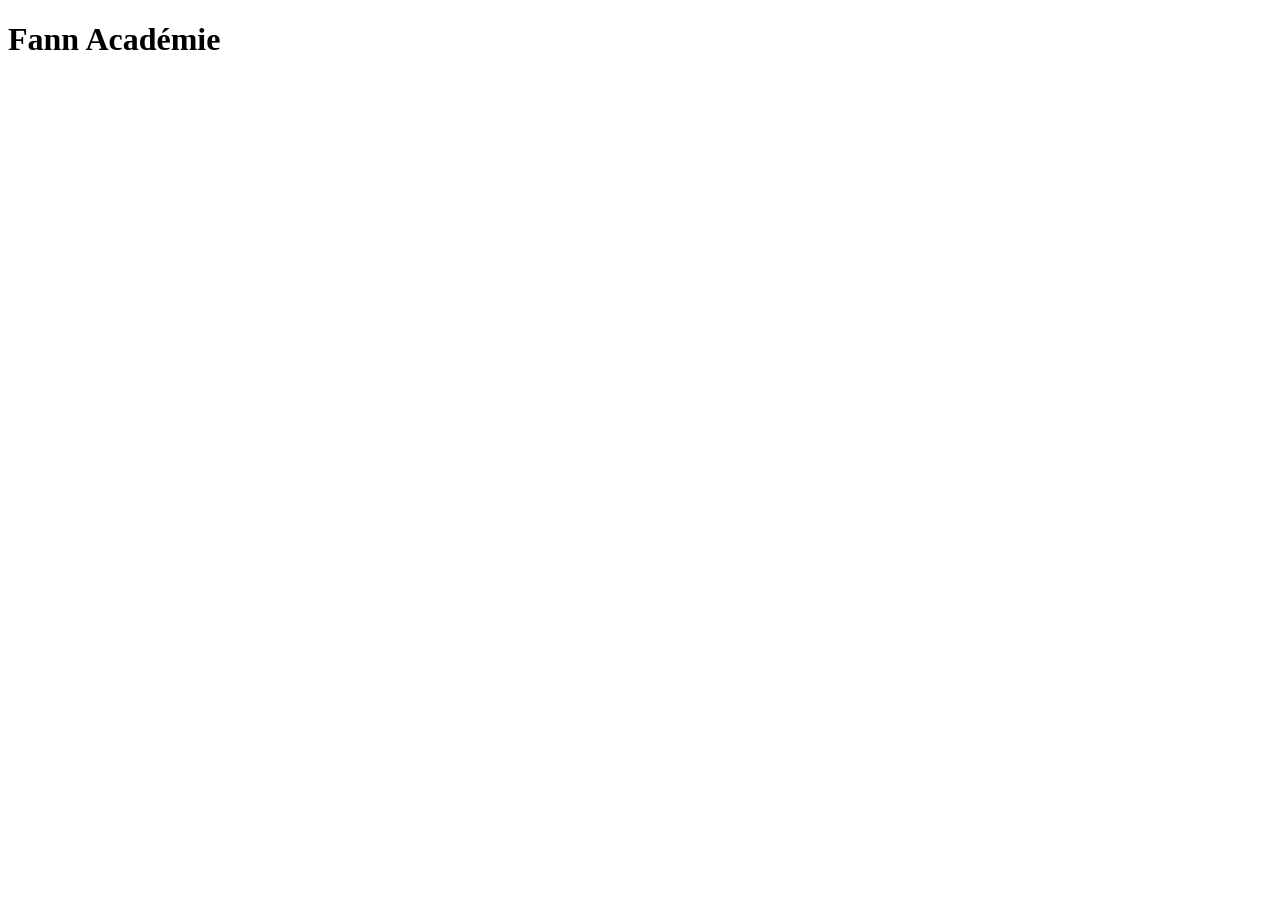
==== index.html @ 39cd60b2 "Create index.html" ====
<!DOCTYPE html>
<html lang="fr">
<head>
    <meta charset="UTF-8">
    <meta name="viewport" content="width=device-width, initial-scale=1.0">
    <title>Fann Académie</title>
</head>
<body>
    <h1>Fann Académie</h1>
</body>
</html>
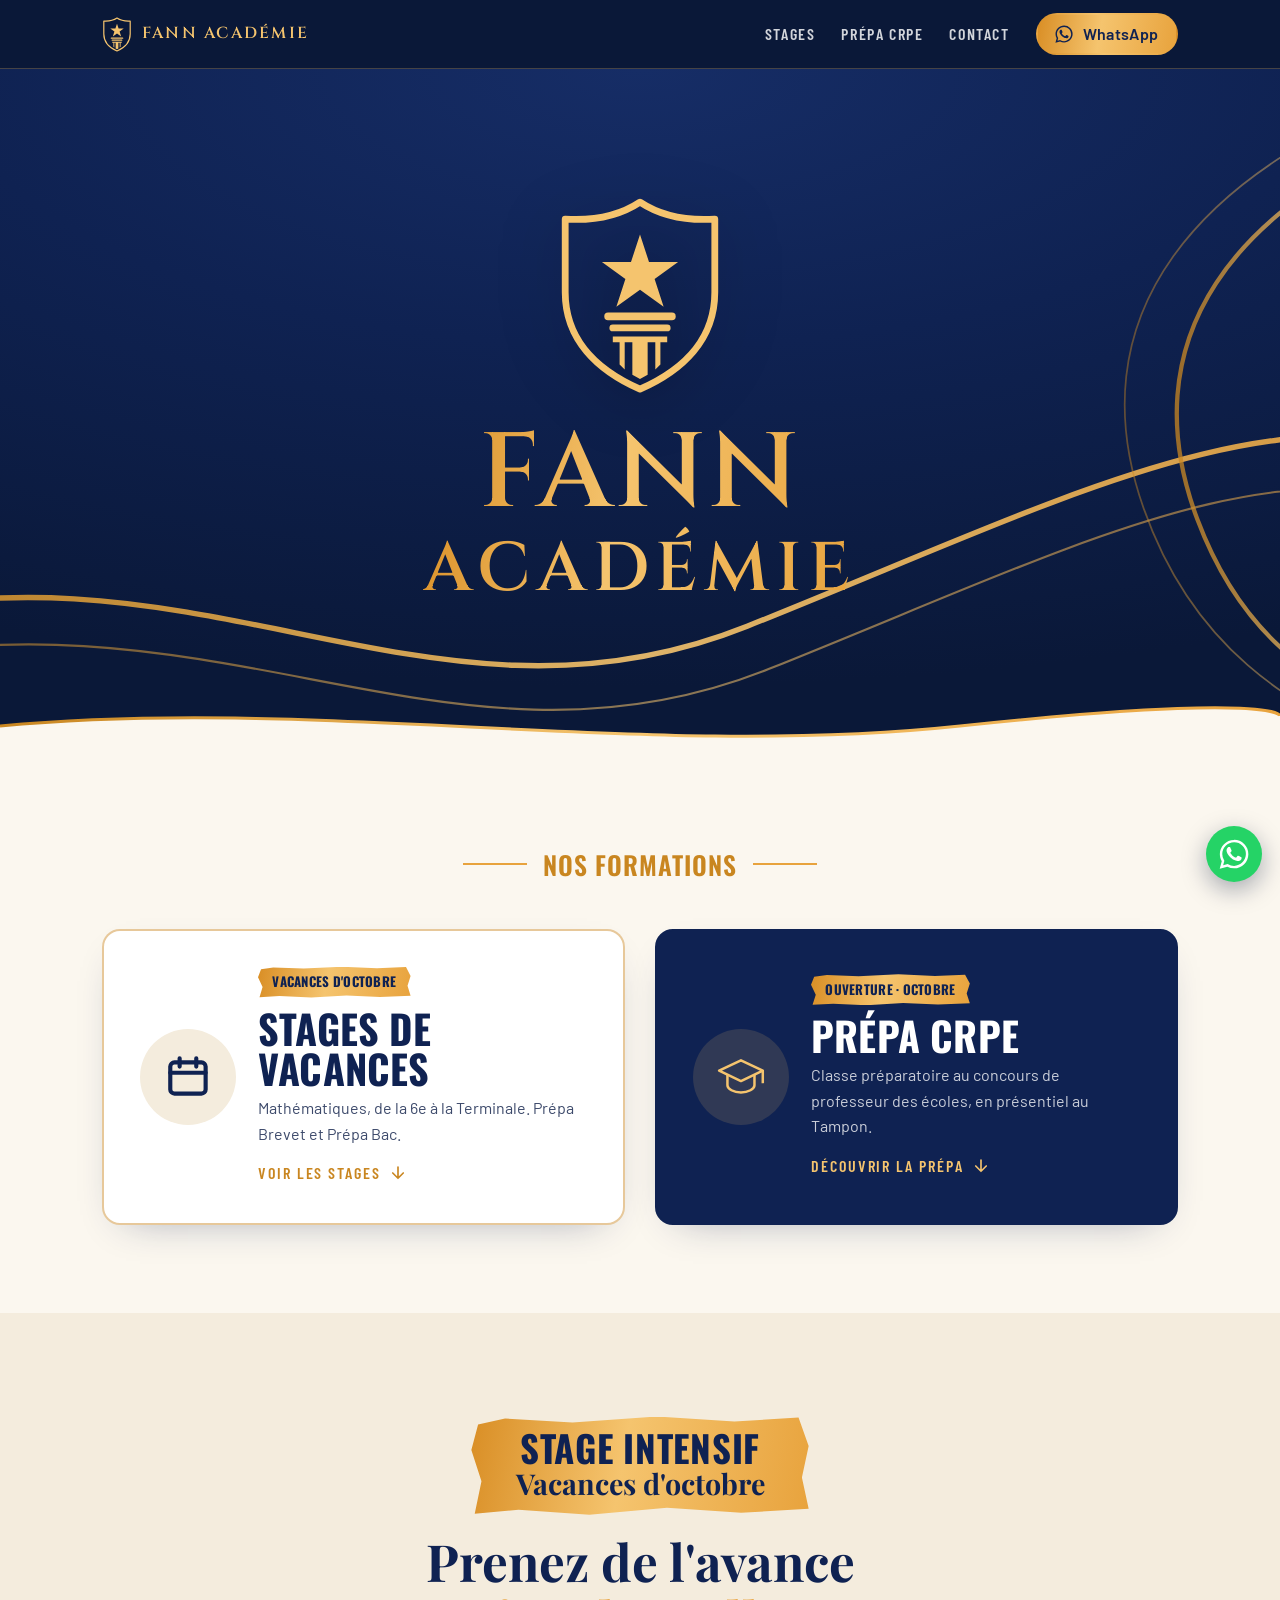
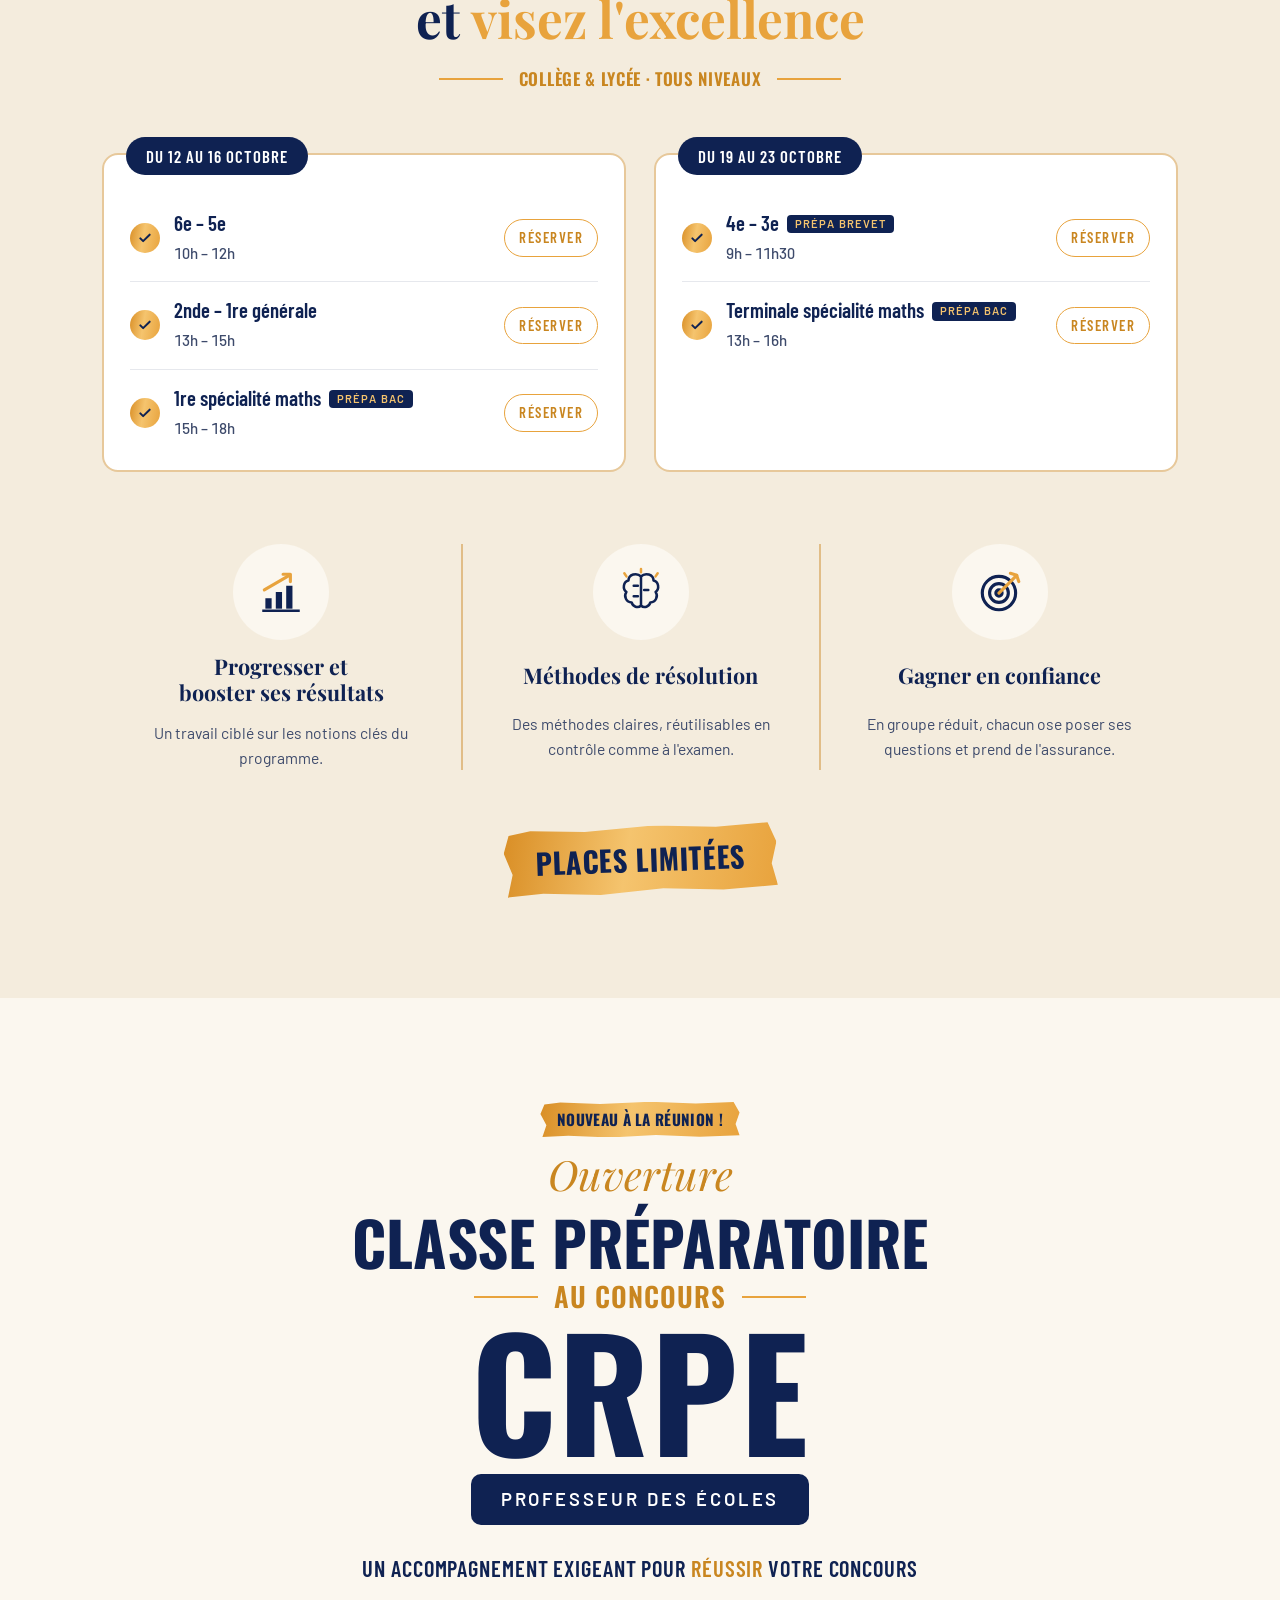
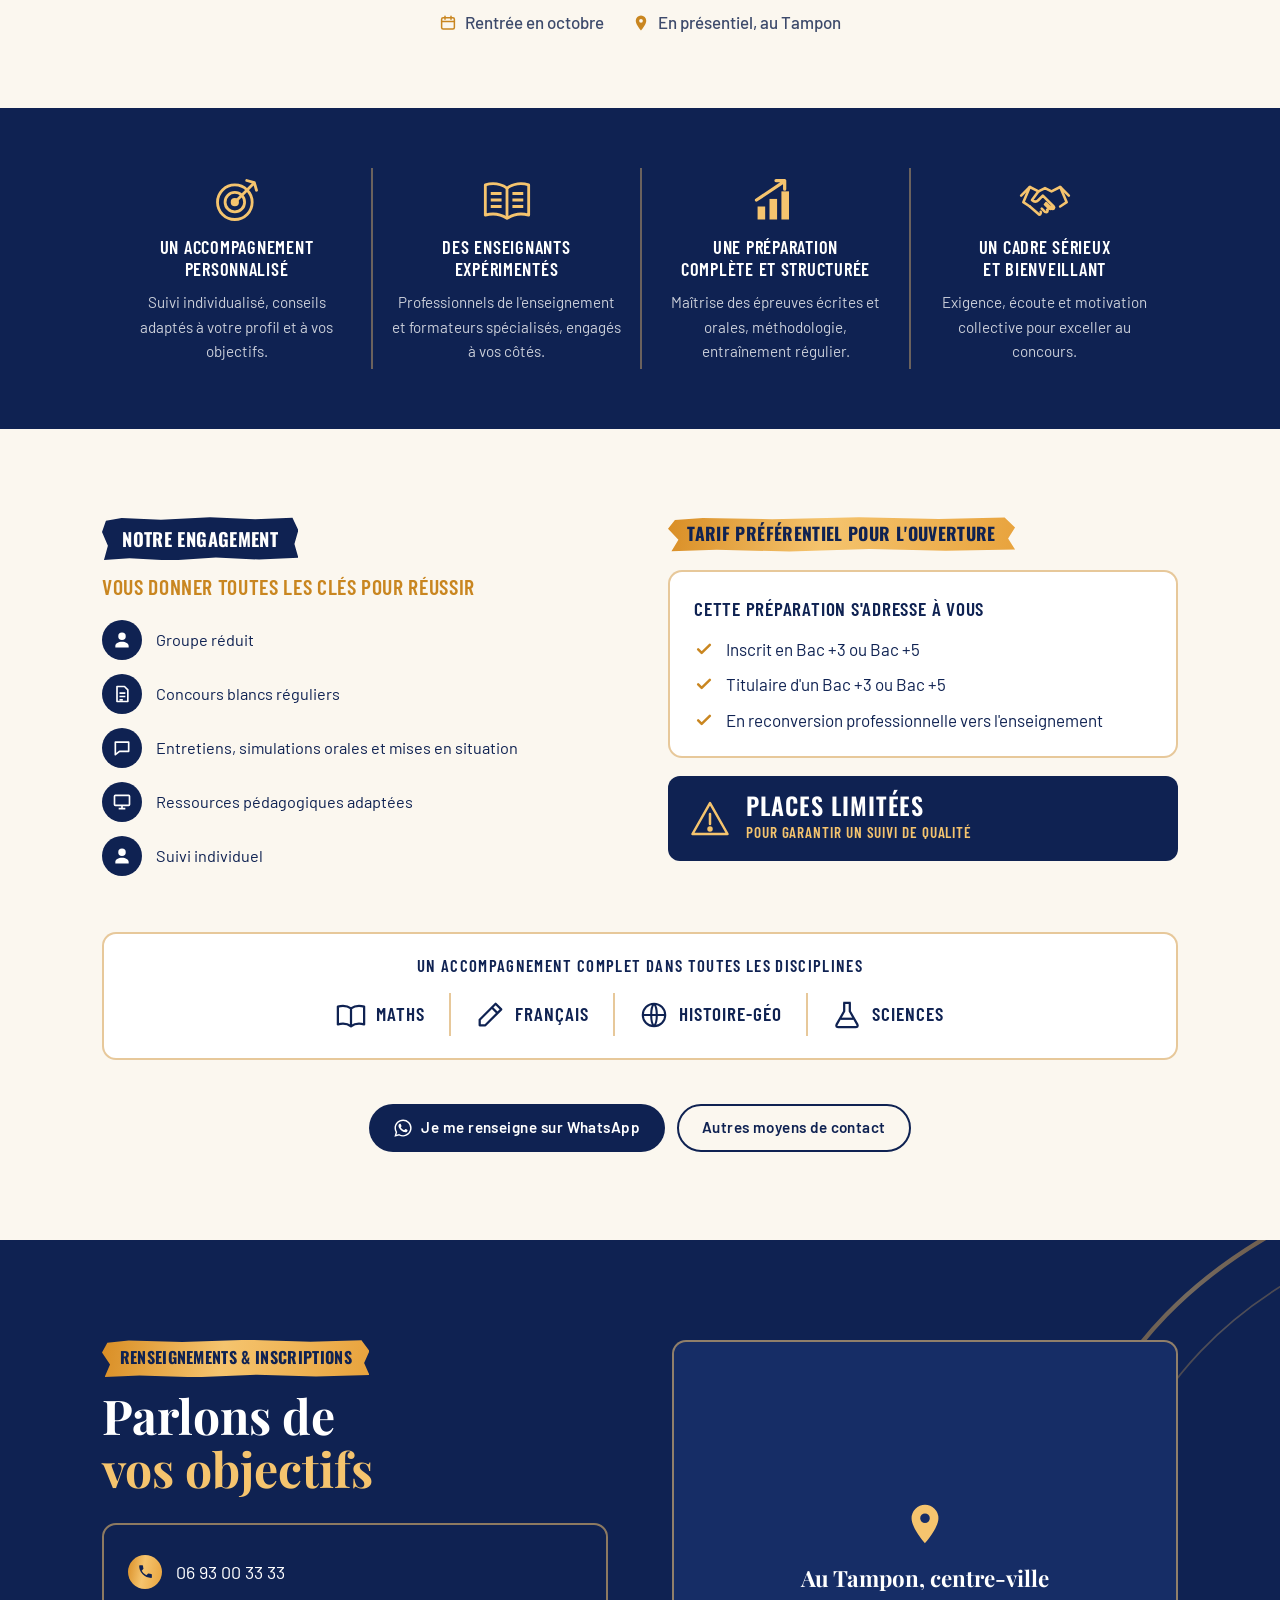
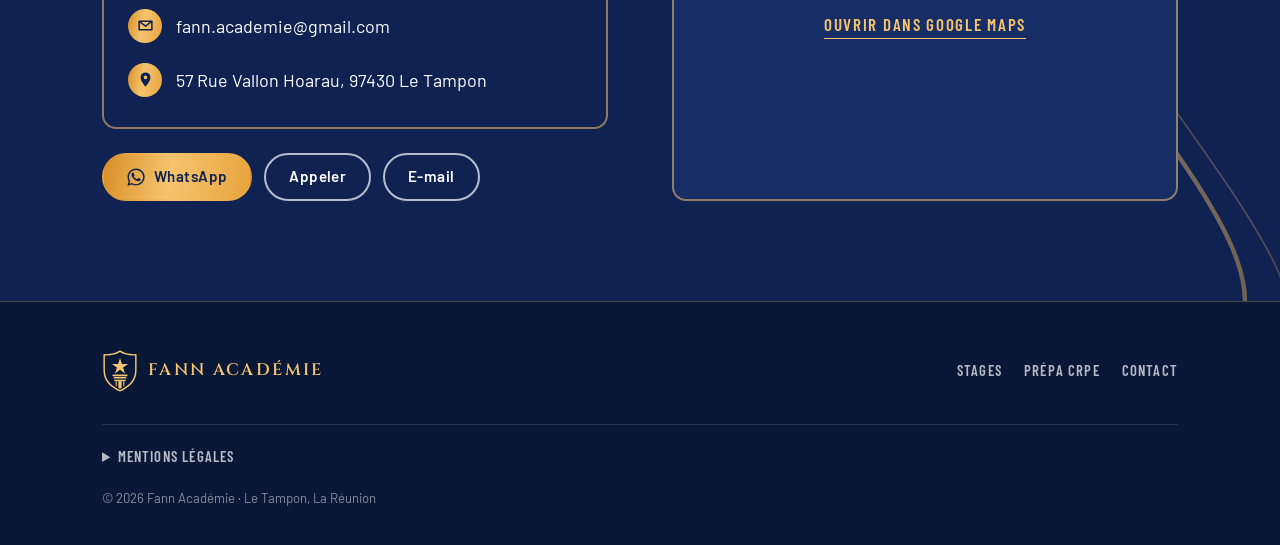
==== commit 7bf7724c: "Add files via upload" ====
--- a/index.html
+++ b/index.html
@@ -1,11 +1,536 @@
-<!DOCTYPE html>
+<!doctype html>
 <html lang="fr">
 <head>
-    <meta charset="UTF-8">
-    <meta name="viewport" content="width=device-width, initial-scale=1.0">
-    <title>Fann Académie</title>
+<meta charset="utf-8">
+<meta name="viewport" content="width=device-width, initial-scale=1, viewport-fit=cover">
+<meta name="theme-color" content="#0A1838">
+<link rel="icon" type="image/svg+xml" href="favicon.svg">
+<meta property="og:title" content="Fann Académie">
+<meta property="og:description" content="Stages de mathématiques et classe préparatoire au CRPE au Tampon.">
+<title>Fann Académie</title>
+<meta name="description" content="Fann Académie au Tampon : stages de mathématiques pendant les vacances et classe préparatoire au concours CRPE.">
+<link rel="preconnect" href="https://fonts.googleapis.com">
+<link rel="preconnect" href="https://fonts.gstatic.com" crossorigin>
+<link rel="stylesheet" href="https://fonts.googleapis.com/css2?family=Cinzel:wght@500;600;700&family=Oswald:wght@500;600;700&family=Playfair+Display:ital,wght@0,700;1,700&family=Barlow:wght@400;500;600&family=Barlow+Condensed:wght@500;600&display=swap">
+<style>
+/* Layout: flyer-style single scroll. Navy hero with gold swooshes, cream sections, gold brush banners, navy bands. One committed light look (flyer colours). */
+:root{
+  --cream:#FBF7EF;
+  --cream-2:#F4ECDD;
+  --navy:#0F2252;
+  --navy-2:#162D66;
+  --navy-deep:#0A1838;
+  --gold:#E8A33D;
+  --gold-2:#F5C46E;
+  --gold-dark:#C98620;
+  --ink:#0F2252;
+  --ink-soft:#3D4A6B;
+  --line:rgba(201,134,32,.45);
+  --white:#FFFFFF;
+  --f-mark:"Cinzel", "Trajan Pro", Georgia, serif;
+  --f-title:"Oswald", "Bebas Neue", "Arial Narrow", Impact, sans-serif;
+  --f-serif:"Playfair Display", Georgia, "Times New Roman", serif;
+  --f-body:"Barlow", "Helvetica Neue", Arial, sans-serif;
+  --f-cond:"Barlow Condensed", "Arial Narrow", sans-serif;
+  --gold-grad:linear-gradient(100deg,#D98E25 0%,#F5C46E 45%,#E8A33D 100%);
+  --max:1140px;
+  color-scheme:light;
+}
+*{box-sizing:border-box}
+html{scroll-behavior:smooth;scroll-padding-top:76px}
+body{margin:0;background:var(--cream);color:var(--ink);font-family:var(--f-body);font-size:17px;line-height:1.6;-webkit-font-smoothing:antialiased}
+a{color:inherit}
+:focus-visible{outline:3px solid var(--gold);outline-offset:3px}
+.wrap{max-width:var(--max);margin:0 auto;padding-inline:clamp(16px,4vw,32px)}
+h1,h2,h3{margin:0;text-wrap:balance}
+p{margin:0}
+.title{font-family:var(--f-title);font-weight:700;text-transform:uppercase;letter-spacing:.005em;line-height:1.02;color:var(--navy)}
+.serif{font-family:var(--f-serif);font-weight:700;line-height:1.12;color:var(--navy)}
+.serif em{font-style:normal;color:var(--gold)}
+.ruled{display:flex;align-items:center;gap:16px;justify-content:center;font-family:var(--f-title);font-weight:600;text-transform:uppercase;color:var(--gold-dark);letter-spacing:.04em}
+.ruled::before,.ruled::after{content:"";height:2px;width:clamp(28px,6vw,64px);background:var(--gold)}
+
+/* gold brush banner */
+.brush{display:inline-block;background:var(--gold-grad);color:var(--navy);font-family:var(--f-title);font-weight:700;text-transform:uppercase;letter-spacing:.02em;padding:.35em 1.1em .4em;
+  clip-path:polygon(2% 8%,10% 2%,30% 6%,55% 0,78% 5%,97% 1%,100% 30%,98% 62%,100% 94%,80% 98%,58% 93%,35% 100%,14% 95%,1% 99%,3% 66%,0 34%)}
+.brush.navy{background:var(--navy);color:var(--white)}
+.brush.navy b{color:var(--gold-2);font-weight:700}
+
+/* buttons */
+.btn{display:inline-flex;align-items:center;gap:.6em;padding:.85em 1.5em;border-radius:999px;font:600 .95rem/1 var(--f-body);letter-spacing:.03em;text-decoration:none;border:2px solid transparent;transition:transform .2s,background .2s,color .2s}
+.btn:hover{transform:translateY(-1px)}
+.btn svg{width:18px;height:18px;flex:none}
+.btn-gold{background:var(--gold-grad);color:var(--navy)}
+.btn-navy{background:var(--navy);color:var(--white)}
+.btn-navy:hover{background:var(--navy-2)}
+.btn-line{border-color:var(--navy);color:var(--navy)}
+.btn-line:hover{background:var(--navy);color:var(--white)}
+
+/* header */
+.top{position:sticky;top:env(safe-area-inset-top,0px);z-index:20;background:var(--navy-deep);border-bottom:1px solid rgba(245,196,110,.25)}
+.top .wrap{display:flex;align-items:center;justify-content:space-between;gap:16px;height:68px}
+.brand{display:flex;align-items:center;gap:10px;text-decoration:none}
+.brand svg{width:30px;height:35px;color:var(--gold-2)}
+.brand b{font-family:var(--f-mark);font-weight:600;font-size:1rem;letter-spacing:.14em;color:var(--gold-2)}
+.nav{display:flex;align-items:center;gap:26px}
+.nav a{font-family:var(--f-cond);font-weight:600;font-size:1rem;letter-spacing:.1em;text-transform:uppercase;text-decoration:none;color:rgba(255,255,255,.82)}
+.nav a:hover{color:var(--gold-2)}
+.nav .btn{font-family:var(--f-body);text-transform:none;letter-spacing:.02em;color:var(--navy);padding:.65em 1.1em}
+.menu-btn{display:none;background:none;border:1px solid rgba(245,196,110,.5);color:var(--gold-2);padding:8px 12px;font:600 .85rem var(--f-cond);letter-spacing:.14em;text-transform:uppercase;cursor:pointer;border-radius:6px}
+@media (max-width:760px){
+  .menu-btn{display:block}
+  .nav{position:absolute;top:68px;left:0;right:0;flex-direction:column;align-items:flex-start;gap:0;background:var(--navy-deep);padding:6px clamp(16px,4vw,32px) 20px;display:none;border-bottom:1px solid rgba(245,196,110,.25)}
+  .nav.open{display:flex}
+  .nav a{padding:13px 0;width:100%;border-bottom:1px solid rgba(255,255,255,.1)}
+  .nav .btn{margin-top:14px;width:auto;border-bottom:0;padding:.85em 1.3em}
+}
+
+/* hero: logo + name only */
+.hero{position:relative;background:radial-gradient(120% 90% at 50% 0%,var(--navy-2) 0%,var(--navy) 45%,var(--navy-deep) 100%);overflow:hidden;padding-block:clamp(72px,11vw,128px) clamp(96px,13vw,150px);text-align:center}
+.hero .swoosh{position:absolute;inset:0;width:100%;height:100%;pointer-events:none}
+.lockup{position:relative;z-index:1;display:grid;justify-items:center;gap:clamp(18px,3vw,28px)}
+.lockup svg.shield{width:clamp(110px,16vw,170px);height:auto;color:var(--gold-2);filter:drop-shadow(0 10px 30px rgba(0,0,0,.35))}
+.lockup h1{font-family:var(--f-mark);font-weight:600;line-height:1;letter-spacing:.08em;background:var(--gold-grad);-webkit-background-clip:text;background-clip:text;color:transparent}
+.lockup h1 span{display:block;font-size:clamp(3.4rem,10vw,6.6rem)}
+.lockup h1 span+span{font-size:clamp(2.2rem,6.4vw,4.3rem);margin-top:.12em;letter-spacing:.1em}
+@media (prefers-reduced-motion:no-preference){
+  .lockup svg.shield{animation:rise 1s cubic-bezier(.2,.7,.2,1) both}
+  .lockup h1{animation:rise 1s .15s cubic-bezier(.2,.7,.2,1) both}
+  .hero .swoosh path{stroke-dasharray:2400;animation:draw 2.2s .1s ease-out both}
+  @keyframes rise{from{transform:translateY(14px);opacity:.001}to{transform:none;opacity:1}}
+  @keyframes draw{from{stroke-dashoffset:2400}to{stroke-dashoffset:0}}
+}
+.hero-wave{display:block;width:100%;height:60px;margin-top:-59px;position:relative;z-index:2}
+
+/* formations: two compartments */
+.formations{padding-block:clamp(56px,8vw,88px)}
+.formations .ruled{margin-bottom:clamp(28px,4vw,44px);font-size:clamp(1.25rem,2.6vw,1.6rem)}
+.tiles{display:grid;grid-template-columns:1fr 1fr;gap:clamp(18px,3vw,30px)}
+.tile{position:relative;display:grid;grid-template-columns:auto 1fr;gap:22px;align-items:center;text-decoration:none;background:var(--white);border:2px solid var(--line);border-radius:18px;padding:clamp(24px,3.5vw,36px);box-shadow:0 14px 40px -24px rgba(15,34,82,.45);transition:transform .25s,border-color .25s,box-shadow .25s;overflow:hidden;min-width:0}
+.tile:hover{transform:translateY(-4px);border-color:var(--gold);box-shadow:0 22px 50px -24px rgba(15,34,82,.55)}
+.tile .disc{width:clamp(76px,10vw,96px);aspect-ratio:1;border-radius:50%;background:var(--cream-2);display:grid;place-items:center;color:var(--navy)}
+.tile .disc svg{width:52%;height:52%}
+.tile .brush{font-size:.82rem;margin-bottom:10px}
+.tile h2{font-size:clamp(1.8rem,3.6vw,2.5rem)}
+.tile p{color:var(--ink-soft);margin-top:6px;font-size:1rem}
+.tile .go{display:inline-flex;align-items:center;gap:8px;margin-top:14px;font-family:var(--f-cond);font-weight:600;font-size:1rem;letter-spacing:.12em;text-transform:uppercase;color:var(--gold-dark)}
+.tile .go svg{width:18px;height:18px;transition:transform .25s}
+.tile:hover .go svg{transform:translateY(3px)}
+.tile.dark{background:var(--navy);border-color:var(--navy)}
+.tile.dark h2{color:var(--white)}
+.tile.dark p{color:rgba(255,255,255,.78)}
+.tile.dark .disc{background:rgba(245,196,110,.14);color:var(--gold-2)}
+.tile.dark .go{color:var(--gold-2)}
+@media (max-width:820px){.tiles{grid-template-columns:1fr}}
+@media (max-width:440px){.tile{grid-template-columns:1fr}}
+
+/* stages */
+.stages{padding-block:clamp(64px,9vw,104px);background:var(--cream-2);position:relative}
+.stages-head{display:grid;justify-items:center;text-align:center;gap:18px}
+.stages-head .brush{font-size:clamp(1.5rem,3.6vw,2.3rem);line-height:1.05;padding:.35em 1.2em .45em}
+.stages-head .brush small{display:block;font-family:var(--f-serif);font-weight:700;text-transform:none;font-size:.78em;letter-spacing:0}
+.stages-head .serif{font-size:clamp(2rem,4.6vw,3.2rem)}
+.weeks{display:grid;grid-template-columns:1fr 1fr;gap:28px;margin-top:clamp(40px,6vw,60px)}
+.week{position:relative;border:2px solid var(--line);border-radius:16px;background:var(--white);padding:40px 26px 14px;min-width:0}
+.week .pill{position:absolute;top:-18px;left:22px;background:var(--navy);color:var(--white);font-family:var(--f-cond);font-weight:600;font-size:1.05rem;letter-spacing:.06em;text-transform:uppercase;padding:6px 20px;border-radius:999px;white-space:nowrap;max-width:calc(100% - 44px);overflow:hidden;text-overflow:ellipsis}
+.slot{display:grid;grid-template-columns:30px 1fr auto;gap:14px;align-items:center;padding:16px 0;border-bottom:1px solid rgba(15,34,82,.1)}
+.slot:last-child{border-bottom:0}
+.check{width:30px;height:30px;border-radius:50%;background:var(--gold-grad);display:grid;place-items:center;color:var(--navy)}
+.check svg{width:16px;height:16px}
+.slot .lvl{font-family:var(--f-cond);font-weight:600;font-size:1.3rem;line-height:1.15;color:var(--navy)}
+.slot .when{display:block;font-family:var(--f-body);font-weight:500;font-size:.95rem;color:var(--ink-soft);margin-top:3px;font-variant-numeric:tabular-nums}
+.slot .tag{display:inline-block;margin-left:8px;font-family:var(--f-body);font-size:.7rem;font-weight:600;letter-spacing:.1em;text-transform:uppercase;background:var(--navy);color:var(--gold-2);padding:3px 8px;border-radius:4px;vertical-align:3px}
+.slot a{font-family:var(--f-cond);font-weight:600;font-size:.92rem;letter-spacing:.1em;text-transform:uppercase;text-decoration:none;color:var(--gold-dark);border:1.5px solid var(--gold);border-radius:999px;padding:6px 14px;white-space:nowrap}
+.slot a:hover{background:var(--gold);color:var(--navy)}
+@media (max-width:820px){.weeks{grid-template-columns:1fr;gap:40px}}
+@media (max-width:440px){.slot{grid-template-columns:30px 1fr}.slot a{grid-column:2;justify-self:start}.week{padding-inline:18px}}
+
+.benefits{display:grid;grid-template-columns:repeat(3,1fr);margin-top:clamp(48px,7vw,72px)}
+.benefit{display:grid;justify-items:center;text-align:center;gap:14px;padding:0 20px}
+.benefit+.benefit{border-left:2px solid var(--line)}
+.benefit .disc{width:96px;height:96px;border-radius:50%;background:var(--cream);display:grid;place-items:center;color:var(--navy)}
+.benefit .disc svg{width:50px;height:50px}
+.benefit h3{font-family:var(--f-serif);font-weight:700;font-size:1.35rem;line-height:1.2;color:var(--navy)}
+.benefit p{color:var(--ink-soft);font-size:.98rem;max-width:30ch}
+@media (max-width:760px){.benefits{grid-template-columns:1fr;gap:34px}.benefit+.benefit{border-left:0}}
+.limited{display:flex;justify-content:center;margin-top:clamp(40px,6vw,56px)}
+.limited .brush{font-size:clamp(1.3rem,3vw,1.8rem);transform:rotate(-2deg)}
+
+/* CRPE */
+.crpe-top{background:var(--cream);padding-block:clamp(64px,9vw,104px) clamp(48px,7vw,72px)}
+.crpe-top .wrap{display:grid;justify-items:center;text-align:center;gap:16px}
+.crpe-top .new{font-size:.95rem}
+.ouverture{font-family:var(--f-serif);font-style:italic;font-size:clamp(1.9rem,4vw,2.6rem);color:var(--gold-dark);line-height:1}
+.crpe-top h2{display:grid;justify-items:center;gap:10px}
+.crpe-top h2 .l1{font-size:clamp(2.2rem,5.4vw,3.8rem)}
+.crpe-top h2 .l2{font-size:clamp(1.2rem,2.6vw,1.7rem)}
+.crpe-top h2 .l3{font-size:clamp(5rem,15vw,9.5rem);line-height:.9;letter-spacing:.01em}
+.pill-navy{display:inline-block;background:var(--navy);color:var(--white);font-family:var(--f-body);font-weight:600;letter-spacing:.16em;text-transform:uppercase;font-size:clamp(.9rem,2vw,1.15rem);padding:.6em 1.6em;border-radius:10px}
+.crpe-top .claim{font-family:var(--f-cond);font-weight:600;font-size:clamp(1.15rem,2.4vw,1.4rem);letter-spacing:.04em;text-transform:uppercase;color:var(--navy);margin-top:10px}
+.crpe-top .claim em{font-style:normal;color:var(--gold-dark)}
+.crpe-top .meta{display:flex;flex-wrap:wrap;justify-content:center;gap:10px 28px;margin-top:6px;color:var(--ink-soft);font-weight:500}
+.crpe-top .meta span{display:flex;align-items:center;gap:8px}
+.crpe-top .meta svg{width:18px;height:18px;color:var(--gold-dark)}
+
+.crpe-band{background:var(--navy);color:var(--white);padding-block:clamp(44px,6vw,60px)}
+.quad{display:grid;grid-template-columns:repeat(4,1fr)}
+.q{display:grid;justify-items:center;text-align:center;gap:10px;padding:6px 18px}
+.q+.q{border-left:2px solid rgba(245,196,110,.4)}
+.q svg{width:52px;height:52px;color:var(--gold-2)}
+.q h3{font-family:var(--f-cond);font-weight:600;font-size:1.15rem;letter-spacing:.04em;text-transform:uppercase;line-height:1.2}
+.q p{color:rgba(255,255,255,.78);font-size:.95rem;max-width:26ch}
+@media (max-width:900px){.quad{grid-template-columns:1fr 1fr;row-gap:36px}.q:nth-child(3){border-left:0}}
+@media (max-width:520px){.quad{grid-template-columns:1fr}.q+.q{border-left:0}}
+
+.crpe-detail{padding-block:clamp(56px,8vw,88px);background:var(--cream)}
+.cols{display:grid;grid-template-columns:1fr 1fr;gap:clamp(28px,5vw,56px)}
+.cols>div{min-width:0}
+.engage .brush{font-size:1.15rem}
+.engage h3{font-family:var(--f-cond);font-weight:600;font-size:1.35rem;letter-spacing:.03em;text-transform:uppercase;color:var(--gold-dark);margin-top:14px;line-height:1.2}
+.engage ul{list-style:none;padding:0;margin:20px 0 0;display:grid;gap:14px}
+.engage li{display:flex;align-items:center;gap:14px;font-size:1.02rem}
+.engage li i{width:40px;height:40px;flex:none;border-radius:50%;background:var(--navy);display:grid;place-items:center;color:var(--white)}
+.engage li i svg{width:20px;height:20px}
+.side{display:grid;gap:18px;align-content:start}
+.side .brush{font-size:1.1rem;justify-self:start;line-height:1.2}
+.for{border:2px solid var(--line);border-radius:14px;background:var(--white);padding:22px 24px}
+.for h3{font-family:var(--f-cond);font-weight:600;font-size:1.2rem;letter-spacing:.04em;text-transform:uppercase;color:var(--navy)}
+.for ul{list-style:none;padding:0;margin:12px 0 0;display:grid;gap:8px}
+.for li{display:flex;gap:12px;align-items:flex-start}
+.for li svg{width:20px;height:20px;flex:none;color:var(--gold-dark);margin-top:3px}
+.alert{display:flex;align-items:center;gap:16px;background:var(--navy);color:var(--white);border-radius:12px;padding:16px 22px}
+.alert svg{width:40px;height:40px;flex:none;color:var(--gold-2)}
+.alert b{display:block;font-family:var(--f-title);font-weight:600;font-size:1.5rem;letter-spacing:.04em;text-transform:uppercase;line-height:1.1}
+.alert small{font-family:var(--f-cond);font-weight:600;letter-spacing:.06em;text-transform:uppercase;color:var(--gold-2);font-size:.95rem}
+@media (max-width:820px){.cols{grid-template-columns:1fr}}
+.disciplines{margin-top:clamp(40px,6vw,56px);border:2px solid var(--line);border-radius:14px;background:var(--white);padding:18px 20px 22px;text-align:center}
+.disciplines h3{font-family:var(--f-cond);font-weight:600;font-size:1.05rem;letter-spacing:.08em;text-transform:uppercase;color:var(--navy)}
+.disciplines ul{list-style:none;padding:0;margin:14px 0 0;display:flex;flex-wrap:wrap;justify-content:center}
+.disciplines li{display:flex;align-items:center;gap:10px;padding:6px 24px;font-family:var(--f-cond);font-weight:600;font-size:1.2rem;letter-spacing:.05em;text-transform:uppercase;color:var(--navy)}
+.disciplines li+li{border-left:2px solid var(--line)}
+.disciplines li svg{width:30px;height:30px;color:var(--navy)}
+@media (max-width:600px){.disciplines li+li{border-left:0}.disciplines ul{display:grid;grid-template-columns:1fr 1fr;justify-items:start}}
+.crpe-cta{display:flex;flex-wrap:wrap;justify-content:center;gap:12px;margin-top:clamp(32px,5vw,44px)}
+
+/* contact */
+.contact{background:var(--navy);color:var(--white);padding-block:clamp(64px,9vw,100px);position:relative;overflow:hidden}
+.contact .swoosh{position:absolute;right:0;top:0;height:100%;width:50%;pointer-events:none;opacity:.8}
+.contact .wrap{position:relative;z-index:1;display:grid;grid-template-columns:1fr 1fr;gap:clamp(32px,5vw,64px);align-items:stretch}
+.contact .head{display:grid;gap:12px}
+.contact .head .brush{justify-self:start;font-size:1rem}
+.contact h2{font-family:var(--f-serif);font-weight:700;font-size:clamp(2rem,4.4vw,3rem);line-height:1.1}
+.contact h2 em{font-style:normal;color:var(--gold-2)}
+.card{border:2px solid rgba(245,196,110,.55);border-radius:14px;padding:22px 24px;margin-top:28px;display:grid;gap:4px}
+.card .lbl{font-family:var(--f-cond);font-weight:600;font-size:1rem;letter-spacing:.1em;text-transform:uppercase;color:var(--gold-2);margin-bottom:8px}
+.card .row{display:flex;align-items:center;gap:14px;padding:8px 0;font-size:1.12rem;overflow-wrap:anywhere}
+.card .row i{width:34px;height:34px;flex:none;border-radius:50%;background:var(--gold-grad);display:grid;place-items:center;color:var(--navy)}
+.card .row i svg{width:17px;height:17px}
+.card a{text-decoration:none}
+.card a:hover{color:var(--gold-2)}
+.contact .ctas{display:flex;flex-wrap:wrap;gap:12px;margin-top:24px}
+.contact .btn-line{border-color:rgba(255,255,255,.7);color:var(--white)}
+.contact .btn-line:hover{background:var(--white);color:var(--navy)}
+.map{position:relative;min-height:380px;border-radius:14px;overflow:hidden;border:2px solid rgba(245,196,110,.55);background:var(--navy-2)}
+.map iframe{position:absolute;inset:0;width:100%;height:100%;border:0}
+.map-fallback{position:absolute;inset:0;display:grid;place-content:center;justify-items:center;gap:14px;text-align:center;padding:24px}
+.map-fallback svg{width:46px;height:46px;color:var(--gold-2)}
+.map-fallback p{font-family:var(--f-serif);font-weight:700;font-size:1.4rem}
+.map-fallback a{font-family:var(--f-cond);font-weight:600;letter-spacing:.1em;text-transform:uppercase;color:var(--gold-2);text-decoration:none;border-bottom:1.5px solid var(--gold-2)}
+@media (max-width:820px){.contact .wrap{grid-template-columns:1fr}.contact .swoosh{width:100%}}
+
+/* footer */
+footer{background:var(--navy-deep);color:rgba(255,255,255,.7);padding-block:48px 36px;font-size:.92rem;border-top:1px solid rgba(245,196,110,.25)}
+footer .row{display:flex;flex-wrap:wrap;justify-content:space-between;align-items:center;gap:24px}
+footer .brand svg{width:36px;height:42px}
+footer .brand span{display:grid}
+footer .brand b{font-size:1.05rem}
+footer nav{display:flex;flex-wrap:wrap;gap:22px}
+footer nav a,footer summary{font-family:var(--f-cond);font-weight:600;letter-spacing:.08em;text-transform:uppercase;text-decoration:none}
+footer a:hover{color:var(--gold-2)}
+footer details{margin-top:32px;border-top:1px solid rgba(255,255,255,.12);padding-top:20px}
+footer summary{cursor:pointer;width:max-content;max-width:100%}
+footer details p{margin-top:12px;max-width:72ch;line-height:1.7}
+footer .copy{margin-top:20px;font-size:.82rem;color:rgba(255,255,255,.5)}
+
+.wa-float{position:fixed;right:18px;bottom:calc(18px + env(safe-area-inset-bottom,0px));z-index:30;width:56px;height:56px;border-radius:50%;background:#25D366;color:#fff;display:grid;place-items:center;box-shadow:0 8px 24px rgba(10,24,56,.35);transition:transform .2s}
+.wa-float:hover{transform:translateY(-2px)}
+.wa-float svg{width:30px;height:30px}
+</style>
 </head>
 <body>
-    <h1>Fann Académie</h1>
+
+<svg width="0" height="0" style="position:absolute" aria-hidden="true">
+  <defs>
+    <linearGradient id="g-gold" x1="0" y1="0" x2="1" y2="0"><stop offset="0" stop-color="#C98620"/><stop offset=".5" stop-color="#F5C46E"/><stop offset="1" stop-color="#E8A33D"/></linearGradient>
+  </defs>
+  <symbol id="logo" viewBox="0 0 100 116">
+    <path d="M50 3 C38 11 22 14 6 13 V56 C6 84 25 102 50 113 C75 102 94 84 94 56 V13 C78 14 62 11 50 3 Z" fill="none" stroke="currentColor" stroke-width="4" stroke-linejoin="round"/>
+    <path d="M50 22 l5.3 16.3 h17.1 l-13.8 10 5.3 16.3 L50 54.6 36.1 64.6 l5.3-16.3 -13.8-10 h17.1 Z" fill="currentColor"/>
+    <rect x="29" y="68" width="42" height="4.5" rx="2.2" fill="currentColor"/>
+    <rect x="32" y="75" width="36" height="4" rx="2" fill="currentColor"/>
+    <path d="M34 82 h32 v3.5 h-4 v13 l-3 3 v-16 h-4.5 v19 l-4.5 2.5 -4.5-2.5 v-19 H41 v16 l-3-3 v-13 h-4 Z" fill="currentColor"/>
+  </symbol>
+  <symbol id="wa" viewBox="0 0 24 24"><path fill="currentColor" d="M17.47 14.38c-.3-.15-1.75-.86-2.02-.96-.27-.1-.47-.15-.67.15-.2.3-.77.96-.94 1.16-.17.2-.35.22-.64.07-.3-.15-1.25-.46-2.38-1.47-.88-.79-1.47-1.76-1.65-2.06-.17-.3-.02-.46.13-.6.13-.14.3-.35.45-.52.15-.17.2-.3.3-.5.1-.2.05-.37-.03-.52-.07-.15-.67-1.6-.92-2.2-.24-.58-.49-.5-.67-.5h-.57c-.2 0-.52.07-.8.37-.27.3-1.040 1.02-1.04 2.48s1.07 2.88 1.21 3.08c.15.2 2.1 3.2 5.08 4.49.71.31 1.26.49 1.7.63.71.22 1.36.19 1.870.12.57-.09 1.75-.72 2-1.41.25-.7.25-1.29.17-1.410-.07-.12-.27-.2-.57-.35M12.05 21.5h-.01a9.4 9.4 0 0 1-4.8-1.31l-.34-.2-3.57.93.95-3.48-.22-.36a9.4 9.4 0 0 1-1.44-5.02c0-5.2 4.24-9.44 9.45-9.44a9.38 9.38 0 0 1 9.44 9.45c0 5.2-4.24 9.43-9.44 9.43m8.04-17.47A11.3 11.3 0 0 0 12.05.7C5.78.7.68 5.8.68 12.06c0 2 .52 3.96 1.52 5.68L.58 23.7l6.1-1.6a11.33 11.330 0 0 0 5.43 1.38h.01c6.26 0 11.36-5.1 11.37-11.37 0-3.03-1.18-5.89-3.32-8.03"/></symbol>
+  <symbol id="ck" viewBox="0 0 24 24"><path d="M5 12.5l4.2 4.2L19 7" fill="none" stroke="currentColor" stroke-width="3" stroke-linecap="round" stroke-linejoin="round"/></symbol>
+  <symbol id="down" viewBox="0 0 24 24"><path d="M12 4v15M5 12l7 7 7-7" fill="none" stroke="currentColor" stroke-width="2.2" stroke-linecap="round" stroke-linejoin="round"/></symbol>
+  <symbol id="phone" viewBox="0 0 24 24"><path fill="currentColor" d="M6.6 10.8a15.1 15.1 0 0 0 6.6 6.6l2.2-2.2a1 1 0 0 1 1-.25c1.1.37 2.3.57 3.6.57a1 1 0 0 1 1 1V20a1 1 0 0 1-1 1A17 17 0 0 1 3 4a1 1 0 0 1 1-1h3.5a1 1 0 0 1 1 1c0 1.3.2 2.5.57 3.6a1 1 0 0 1-.25 1z"/></symbol>
+  <symbol id="mail" viewBox="0 0 24 24"><path fill="none" stroke="currentColor" stroke-width="2.2" stroke-linejoin="round" d="M3 6h18v12H3z M3 6l9 7 9-7"/></symbol>
+  <symbol id="pin" viewBox="0 0 24 24"><path fill="currentColor" d="M12 2a7 7 0 0 0-7 7c0 5.2 7 13 7 13s7-7.8 7-13a7 7 0 0 0-7-7zm0 9.5A2.5 2.5 0 1 1 12 6.5a2.5 2.5 0 0 1 0 5z"/></symbol>
+  <symbol id="cal" viewBox="0 0 24 24"><g fill="none" stroke="currentColor" stroke-width="2" stroke-linecap="round"><rect x="3.5" y="5" width="17" height="15" rx="2"/><path d="M3.5 10h17M8 3v4M16 3v4"/></g></symbol>
+  <symbol id="user" viewBox="0 0 24 24"><path fill="currentColor" d="M12 12a4.5 4.5 0 1 0 0-9 4.5 4.5 0 0 0 0 9zm0 2c-4.4 0-8 2.2-8 5v2h16v-2c0-2.8-3.6-5-8-5z"/></symbol>
+</svg>
+
+<header class="top">
+  <div class="wrap">
+    <a class="brand" href="#accueil" aria-label="Fann Académie, haut de page">
+      <svg><use href="#logo"/></svg>
+      <b>FANN ACADÉMIE</b>
+    </a>
+    <button class="menu-btn" id="menu-btn" aria-expanded="false" aria-controls="nav">Menu</button>
+    <nav class="nav" id="nav">
+      <a href="#stages">Stages</a>
+      <a href="#crpe">Prépa CRPE</a>
+      <a href="#contact">Contact</a>
+      <a class="btn btn-gold" href="https://wa.me/262693003333" target="_blank" rel="noopener"><svg><use href="#wa"/></svg>WhatsApp</a>
+    </nav>
+  </div>
+</header>
+
+<main id="accueil">
+  <section class="hero" aria-label="Fann Académie">
+    <svg class="swoosh" viewBox="0 0 1440 640" preserveAspectRatio="xMidYMid slice" aria-hidden="true">
+      <g fill="none" stroke="url(#g-gold)" stroke-linecap="round">
+        <path d="M-40 520 C 300 420, 520 640, 820 520 S 1300 300, 1500 360" stroke-width="5" opacity=".9"/>
+        <path d="M-40 560 C 320 470, 540 680, 840 560 S 1300 350, 1500 410" stroke-width="2" opacity=".55"/>
+        <path d="M1500 40 C 1260 120, 1180 260, 1240 420 S 1420 600, 1500 620" stroke-width="4" opacity=".75"/>
+        <path d="M1500 0 C 1220 90, 1130 240, 1190 410 S 1380 610, 1460 660" stroke-width="1.6" opacity=".45"/>
+        <path d="M-60 60 C 120 140, 140 260, 60 360" stroke-width="1.6" opacity=".35"/>
+      </g>
+    </svg>
+    <div class="wrap lockup">
+      <svg class="shield" viewBox="0 0 100 116" role="img" aria-label="Logo Fann Académie"><use href="#logo"/></svg>
+      <h1><span>FANN</span><span>ACADÉMIE</span></h1>
+    </div>
+  </section>
+  <svg class="hero-wave" viewBox="0 0 1440 60" preserveAspectRatio="none" aria-hidden="true"><path d="M0 60 V30 C 360 0, 720 64, 1080 30 S 1440 20, 1440 20 V60 Z" fill="#FBF7EF"/><path d="M0 30 C 360 0, 720 64, 1080 30 S 1440 20, 1440 20" fill="none" stroke="url(#g-gold)" stroke-width="3"/></svg>
+
+  <section class="formations" aria-labelledby="f-title">
+    <div class="wrap">
+      <p class="ruled" id="f-title">Nos formations</p>
+      <div class="tiles">
+        <a class="tile" href="#stages">
+          <span class="disc"><svg viewBox="0 0 24 24"><use href="#cal"/></svg></span>
+          <span>
+            <span class="brush">Vacances d'octobre</span>
+            <h2 class="title">Stages de vacances</h2>
+            <p>Mathématiques, de la 6e à la Terminale. Prépa Brevet et Prépa Bac.</p>
+            <span class="go">Voir les stages <svg><use href="#down"/></svg></span>
+          </span>
+        </a>
+        <a class="tile dark" href="#crpe">
+          <span class="disc"><svg viewBox="0 0 48 48" fill="none" stroke="currentColor" stroke-width="2.4" stroke-linejoin="round"><path d="M3 18 L24 8 45 18 24 28 Z"/><path d="M11 22v10c0 3.5 6 7 13 7s13-3.5 13-7V22"/><path d="M45 18v12"/></svg></span>
+          <span>
+            <span class="brush">Ouverture · Octobre</span>
+            <h2 class="title">Prépa CRPE</h2>
+            <p>Classe préparatoire au concours de professeur des écoles, en présentiel au Tampon.</p>
+            <span class="go">Découvrir la prépa <svg><use href="#down"/></svg></span>
+          </span>
+        </a>
+      </div>
+    </div>
+  </section>
+
+  <section class="stages" id="stages">
+    <div class="wrap">
+      <div class="stages-head">
+        <span class="brush">Stage intensif<small>Vacances d'octobre</small></span>
+        <h2 class="serif">Prenez de l'avance<br>et <em>visez l'excellence</em></h2>
+        <p class="ruled">Collège &amp; lycée · Tous niveaux</p>
+      </div>
+
+      <div class="weeks">
+        <div class="week">
+          <span class="pill">Du 12 au 16 octobre</span>
+          <div class="slot"><span class="check"><svg><use href="#ck"/></svg></span><div><span class="lvl">6e – 5e</span><span class="when">10h – 12h</span></div><a href="https://wa.me/262693003333?text=Bonjour%2C%20je%20souhaite%20inscrire%20mon%20enfant%20au%20stage%206e-5e%20du%2012%20au%2016%20octobre." target="_blank" rel="noopener">Réserver</a></div>
+          <div class="slot"><span class="check"><svg><use href="#ck"/></svg></span><div><span class="lvl">2nde – 1re générale</span><span class="when">13h – 15h</span></div><a href="https://wa.me/262693003333?text=Bonjour%2C%20je%20souhaite%20une%20inscription%20au%20stage%202nde-1re%20g%C3%A9n%C3%A9rale%20du%2012%20au%2016%20octobre." target="_blank" rel="noopener">Réserver</a></div>
+          <div class="slot"><span class="check"><svg><use href="#ck"/></svg></span><div><span class="lvl">1re spécialité maths<span class="tag">Prépa Bac</span></span><span class="when">15h – 18h</span></div><a href="https://wa.me/262693003333?text=Bonjour%2C%20je%20souhaite%20une%20inscription%20au%20stage%201re%20sp%C3%A9cialit%C3%A9%20maths%20du%2012%20au%2016%20octobre." target="_blank" rel="noopener">Réserver</a></div>
+        </div>
+        <div class="week">
+          <span class="pill">Du 19 au 23 octobre</span>
+          <div class="slot"><span class="check"><svg><use href="#ck"/></svg></span><div><span class="lvl">4e – 3e<span class="tag">Prépa Brevet</span></span><span class="when">9h – 11h30</span></div><a href="https://wa.me/262693003333?text=Bonjour%2C%20je%20souhaite%20inscrire%20mon%20enfant%20au%20stage%204e-3e%20du%2019%20au%2023%20octobre." target="_blank" rel="noopener">Réserver</a></div>
+          <div class="slot"><span class="check"><svg><use href="#ck"/></svg></span><div><span class="lvl">Terminale spécialité maths<span class="tag">Prépa Bac</span></span><span class="when">13h – 16h</span></div><a href="https://wa.me/262693003333?text=Bonjour%2C%20je%20souhaite%20une%20inscription%20au%20stage%20Terminale%20sp%C3%A9cialit%C3%A9%20maths%20du%2019%20au%2023%20octobre." target="_blank" rel="noopener">Réserver</a></div>
+        </div>
+      </div>
+
+      <div class="benefits">
+        <div class="benefit">
+          <span class="disc"><svg viewBox="0 0 48 48"><path d="M6 42h36" stroke="currentColor" stroke-width="2.4"/><rect x="9" y="30" width="6" height="10" fill="currentColor"/><rect x="19" y="24" width="6" height="16" fill="currentColor"/><rect x="29" y="18" width="6" height="22" fill="currentColor"/><path d="M8 22 L32 8" stroke="#E8A33D" stroke-width="3" fill="none" stroke-linecap="round"/><path d="M26 7h7v7" stroke="#E8A33D" stroke-width="3" fill="none" stroke-linecap="round" stroke-linejoin="round"/></svg></span>
+          <h3>Progresser et booster ses résultats</h3>
+          <p>Un travail ciblé sur les notions clés du programme.</p>
+        </div>
+        <div class="benefit">
+          <span class="disc"><svg viewBox="0 0 48 48" fill="none" stroke="currentColor" stroke-width="2.4" stroke-linecap="round" stroke-linejoin="round"><path d="M24 9c-4-4-12-2-12 4-5 1-6 8-2 11-3 4 0 10 5 10 1 4 6 6 9 3"/><path d="M24 9c4-4 12-2 12 4 5 1 6 8 2 11 3 4 0 10-5 10-1 4-6 6-9 3"/><path d="M24 9v28"/><path d="M17 18h4M27 22h4M17 28h4"/><path d="M8 6l2 3M40 6l-2 3M24 2v3" stroke="#E8A33D"/></svg></span>
+          <h3>Méthodes de résolution</h3>
+          <p>Des méthodes claires, réutilisables en contrôle comme à l'examen.</p>
+        </div>
+        <div class="benefit">
+          <span class="disc"><svg viewBox="0 0 48 48" fill="none" stroke="currentColor" stroke-width="3"><circle cx="23" cy="25" r="16"/><circle cx="23" cy="25" r="9"/><circle cx="23" cy="25" r="3" fill="currentColor"/><path d="M23 25 L40 8" stroke="#E8A33D" stroke-linecap="round"/><path d="M34 6l6 2 2 6" stroke="#E8A33D" stroke-linecap="round" stroke-linejoin="round"/></svg></span>
+          <h3>Gagner en confiance</h3>
+          <p>En groupe réduit, chacun ose poser ses questions et prend de l'assurance.</p>
+        </div>
+      </div>
+      <div class="limited"><span class="brush">Places limitées</span></div>
+    </div>
+  </section>
+
+  <section id="crpe" aria-labelledby="crpe-title">
+    <div class="crpe-top">
+      <div class="wrap">
+        <span class="brush new">Nouveau à La Réunion !</span>
+        <p class="ouverture">Ouverture</p>
+        <h2 class="title" id="crpe-title"><span class="l1">Classe préparatoire</span><span class="ruled l2">Au concours</span><span class="l3">CRPE</span></h2>
+        <span class="pill-navy">Professeur des écoles</span>
+        <p class="claim">Un accompagnement exigeant pour <em>réussir</em> votre concours</p>
+        <p class="meta"><span><svg><use href="#cal"/></svg>Rentrée en octobre</span><span><svg><use href="#pin"/></svg>En présentiel, au Tampon</span></p>
+      </div>
+    </div>
+
+    <div class="crpe-band">
+      <div class="wrap quad">
+        <div class="q">
+          <svg viewBox="0 0 48 48" fill="none" stroke="currentColor" stroke-width="2.6"><circle cx="22" cy="26" r="16"/><circle cx="22" cy="26" r="9"/><circle cx="22" cy="26" r="2.5" fill="currentColor"/><path d="M22 26 L40 8M33 6l7 2 2 7" stroke-linecap="round" stroke-linejoin="round"/></svg>
+          <h3>Un accompagnement personnalisé</h3>
+          <p>Suivi individualisé, conseils adaptés à votre profil et à vos objectifs.</p>
+        </div>
+        <div class="q">
+          <svg viewBox="0 0 48 48" fill="none" stroke="currentColor" stroke-width="2.6" stroke-linejoin="round"><path d="M4 10c7-2 14-1 20 3 6-4 13-5 20-3v28c-7-2-14-1-20 3-6-4-13-5-20-3z"/><path d="M24 13v28M9 18h10M9 24h10M9 30h10M29 18h10M29 24h10M29 30h10"/></svg>
+          <h3>Des enseignants expérimentés</h3>
+          <p>Professionnels de l'enseignement et formateurs spécialisés, engagés à vos côtés.</p>
+        </div>
+        <div class="q">
+          <svg viewBox="0 0 48 48"><rect x="7" y="30" width="7" height="12" fill="currentColor"/><rect x="18" y="23" width="7" height="19" fill="currentColor"/><rect x="29" y="16" width="7" height="26" fill="currentColor"/><path d="M6 24 L30 8M24 6h8v8" stroke="currentColor" stroke-width="3" fill="none" stroke-linecap="round" stroke-linejoin="round"/></svg>
+          <h3>Une préparation complète et structurée</h3>
+          <p>Maîtrise des épreuves écrites et orales, méthodologie, entraînement régulier.</p>
+        </div>
+        <div class="q">
+          <svg viewBox="0 0 48 48" fill="none" stroke="currentColor" stroke-width="2.4" stroke-linejoin="round" stroke-linecap="round"><path d="M2 20l8-8 8 4 6-3 6 3 8-4 8 8"/><path d="M10 12l-6 14 6 4M38 12l6 14-6 4"/><path d="M18 16l-6 8c2 2 4 2 6 0l4-4 10 10c1 1 0 3-2 2l-5-5M30 30c1 1 0 3-2 2l-4-4M26 33c1 1 0 3-2 2l-3-3M10 30l8 7c1 1 3 0 2-2"/></svg>
+          <h3>Un cadre sérieux et bienveillant</h3>
+          <p>Exigence, écoute et motivation collective pour exceller au concours.</p>
+        </div>
+      </div>
+    </div>
+
+    <div class="crpe-detail">
+      <div class="wrap">
+        <div class="cols">
+          <div class="engage">
+            <span class="brush navy">Notre engagement</span>
+            <h3>Vous donner toutes les clés pour réussir</h3>
+            <ul>
+              <li><i><svg><use href="#user"/></svg></i>Groupe réduit</li>
+              <li><i><svg viewBox="0 0 24 24" fill="none" stroke="currentColor" stroke-width="2" stroke-linejoin="round"><path d="M6 3h9l4 4v14H6z"/><path d="M9 11h7M9 15h7M9 19h4"/></svg></i>Concours blancs réguliers</li>
+              <li><i><svg viewBox="0 0 24 24" fill="none" stroke="currentColor" stroke-width="2" stroke-linejoin="round"><path d="M4 5h16v11H9l-5 4z"/></svg></i>Entretiens, simulations orales et mises en situation</li>
+              <li><i><svg viewBox="0 0 24 24" fill="none" stroke="currentColor" stroke-width="2" stroke-linejoin="round"><rect x="3" y="4" width="18" height="12" rx="1"/><path d="M8 20h8M12 16v4"/></svg></i>Ressources pédagogiques adaptées</li>
+              <li><i><svg><use href="#user"/></svg></i>Suivi individuel</li>
+            </ul>
+          </div>
+          <div class="side">
+            <span class="brush">Tarif préférentiel pour l'ouverture</span>
+            <div class="for">
+              <h3>Cette préparation s'adresse à vous</h3>
+              <ul>
+                <li><svg><use href="#ck"/></svg>Inscrit en Bac +3 ou Bac +5</li>
+                <li><svg><use href="#ck"/></svg>Titulaire d'un Bac +3 ou Bac +5</li>
+                <li><svg><use href="#ck"/></svg>En reconversion professionnelle vers l'enseignement</li>
+              </ul>
+            </div>
+            <div class="alert">
+              <svg viewBox="0 0 48 48" fill="none" stroke="currentColor" stroke-width="3" stroke-linejoin="round"><path d="M24 5 L45 42 H3 Z"/><path d="M24 18v12" stroke-linecap="round"/><circle cx="24" cy="36" r="1.8" fill="currentColor"/></svg>
+              <span><b>Places limitées</b><small>Pour garantir un suivi de qualité</small></span>
+            </div>
+          </div>
+        </div>
+
+        <div class="disciplines">
+          <h3>Un accompagnement complet dans toutes les disciplines</h3>
+          <ul>
+            <li><svg viewBox="0 0 32 32" fill="none" stroke="currentColor" stroke-width="2.4" stroke-linejoin="round"><path d="M2 7c5-1.5 10-1 14 2 4-3 9-3.5 14-2v19c-5-1.5-10-1-14 2-4-3-9-3.5-14-2z"/><path d="M16 9v19"/></svg>Maths</li>
+            <li><svg viewBox="0 0 32 32" fill="none" stroke="currentColor" stroke-width="2.4" stroke-linejoin="round"><path d="M22 4l6 6L11 27H5v-6z"/><path d="M18 8l6 6"/></svg>Français</li>
+            <li><svg viewBox="0 0 32 32" fill="none" stroke="currentColor" stroke-width="2.2"><circle cx="16" cy="16" r="12"/><path d="M4 16h24M16 4c-4 4-4 20 0 24M16 4c4 4 4 20 0 24"/></svg>Histoire-Géo</li>
+            <li><svg viewBox="0 0 32 32" fill="none" stroke="currentColor" stroke-width="2.4" stroke-linejoin="round"><path d="M12 3h8M13 3v9L5 26c-1 2 0 3 2 3h18c2 0 3-1 2-3l-8-14V3"/><path d="M9 20h14"/></svg>Sciences</li>
+          </ul>
+        </div>
+
+        <div class="crpe-cta">
+          <a class="btn btn-navy" href="https://wa.me/262693003333?text=Bonjour%2C%20je%20souhaite%20des%20informations%20sur%20la%20classe%20pr%C3%A9paratoire%20CRPE." target="_blank" rel="noopener"><svg><use href="#wa"/></svg>Je me renseigne sur WhatsApp</a>
+          <a class="btn btn-line" href="#contact">Autres moyens de contact</a>
+        </div>
+      </div>
+    </div>
+  </section>
+
+  <section class="contact" id="contact">
+    <svg class="swoosh" viewBox="0 0 700 600" preserveAspectRatio="xMaxYMid slice" aria-hidden="true"><g fill="none" stroke="url(#g-gold)" stroke-linecap="round"><path d="M720 -20 C 520 80, 460 260, 560 400 S 700 600, 640 660" stroke-width="4" opacity=".55"/><path d="M740 20 C 560 110, 500 280, 600 420 S 740 620, 690 680" stroke-width="1.6" opacity=".35"/></g></svg>
+    <div class="wrap">
+      <div>
+        <div class="head">
+          <span class="brush">Renseignements &amp; inscriptions</span>
+          <h2>Parlons de <em>vos objectifs</em></h2>
+        </div>
+        <div class="card">
+          <div class="row"><i><svg><use href="#phone"/></svg></i><a href="tel:+262693003333">06 93 00 33 33</a></div>
+          <div class="row"><i><svg><use href="#mail"/></svg></i><a href="mailto:fann.academie@gmail.com">fann.academie@gmail.com</a></div>
+          <div class="row"><i><svg><use href="#pin"/></svg></i><span>57 Rue Vallon Hoarau, 97430 Le Tampon</span></div>
+        </div>
+        <div class="ctas">
+          <a class="btn btn-gold" href="https://wa.me/262693003333" target="_blank" rel="noopener"><svg><use href="#wa"/></svg>WhatsApp</a>
+          <a class="btn btn-line" href="tel:+262693003333">Appeler</a>
+          <a class="btn btn-line" href="mailto:fann.academie@gmail.com">E-mail</a>
+        </div>
+      </div>
+      <div class="map" id="map">
+        <div class="map-fallback">
+          <svg><use href="#pin"/></svg>
+          <p>Au Tampon, centre-ville</p>
+          <a href="https://www.google.com/maps/search/?api=1&amp;query=57+Rue+Vallon+Hoarau+97430+Le+Tampon" target="_blank" rel="noopener">Ouvrir dans Google Maps</a>
+        </div>
+      </div>
+    </div>
+  </section>
+</main>
+
+<footer>
+  <div class="wrap">
+    <div class="row">
+      <a class="brand" href="#accueil"><svg><use href="#logo"/></svg><span><b>FANN ACADÉMIE</b></span></a>
+      <nav><a href="#stages">Stages</a><a href="#crpe">Prépa CRPE</a><a href="#contact">Contact</a></nav>
+    </div>
+    <details>
+      <summary>Mentions légales</summary>
+      <p>Éditeur : Fann Académie, 57 Rue Vallon Hoarau, 97430 Le Tampon, La Réunion. Contact : fann.academie@gmail.com, 06 93 00 33 33. Numéro SIRET : en cours d'attribution.</p>
+      <p>Hébergement : GitHub Pages, GitHub Inc., 88 Colin P. Kelly Jr Street, San Francisco, CA 94107, États-Unis.</p>
+      <p>Ce site ne dépose aucun cookie de mesure d'audience. Les informations transmises par téléphone, e-mail ou WhatsApp servent uniquement à répondre à vos demandes.</p>
+    </details>
+    <p class="copy">© 2026 Fann Académie · Le Tampon, La Réunion</p>
+  </div>
+</footer>
+
+<a class="wa-float" href="https://wa.me/262693003333" target="_blank" rel="noopener" aria-label="Nous écrire sur WhatsApp"><svg><use href="#wa"/></svg></a>
+
+<script>
+(function(){
+  var btn=document.getElementById('menu-btn'),nav=document.getElementById('nav');
+  btn.addEventListener('click',function(){var o=nav.classList.toggle('open');btn.setAttribute('aria-expanded',o)});
+  nav.querySelectorAll('a').forEach(function(a){a.addEventListener('click',function(){nav.classList.remove('open');btn.setAttribute('aria-expanded',false)})});
+  // Carte Google Maps intégrée (s'affiche sur le site en ligne)
+  if(/fann-academie|github\.io|localhost|127\.0\.0\.1/.test(location.hostname)||location.protocol==='file:'){
+    var f=document.createElement('iframe');
+    f.src='https://maps.google.com/maps?q=57%20Rue%20Vallon%20Hoarau%2C%2097430%20Le%20Tampon&z=16&output=embed';
+    f.title='Plan d\'accès Fann Académie';f.loading='lazy';f.referrerPolicy='no-referrer-when-downgrade';
+    document.getElementById('map').appendChild(f);
+  }
+})();
+</script>
+
 </body>
 </html>
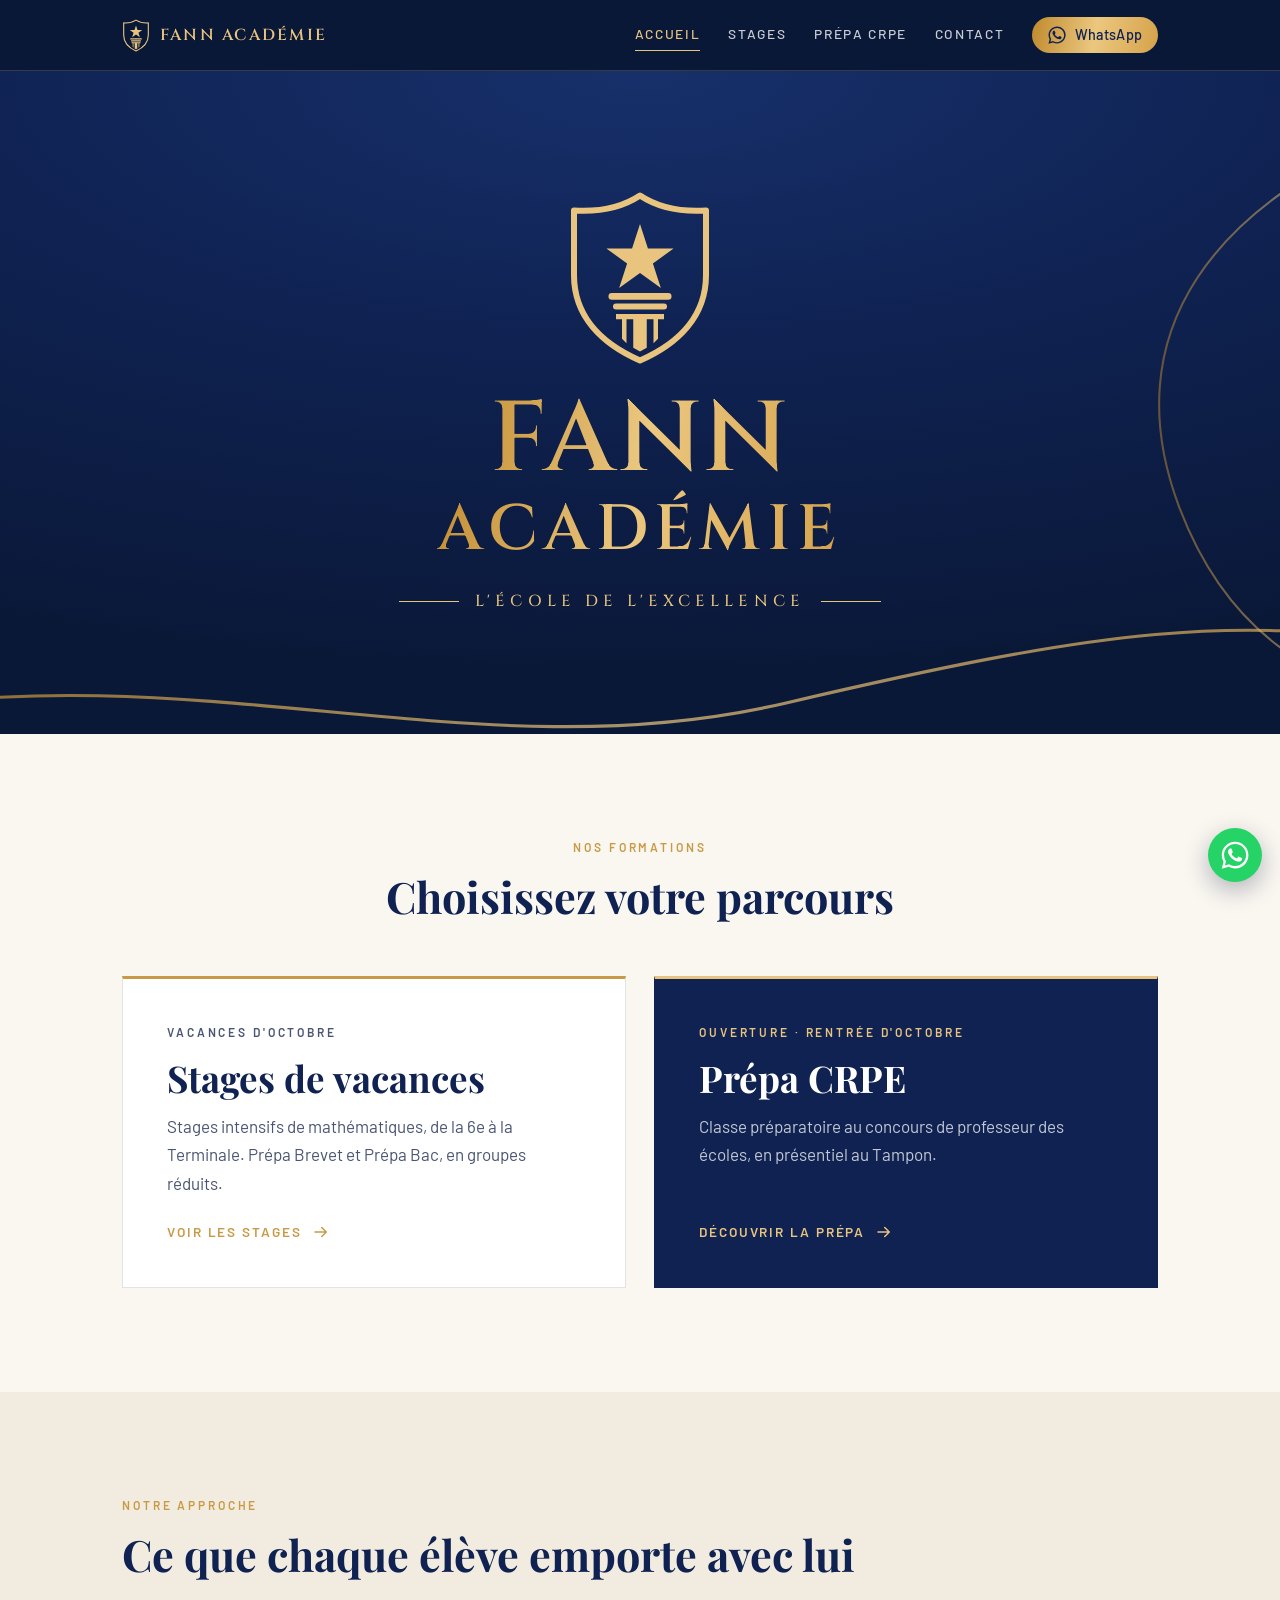
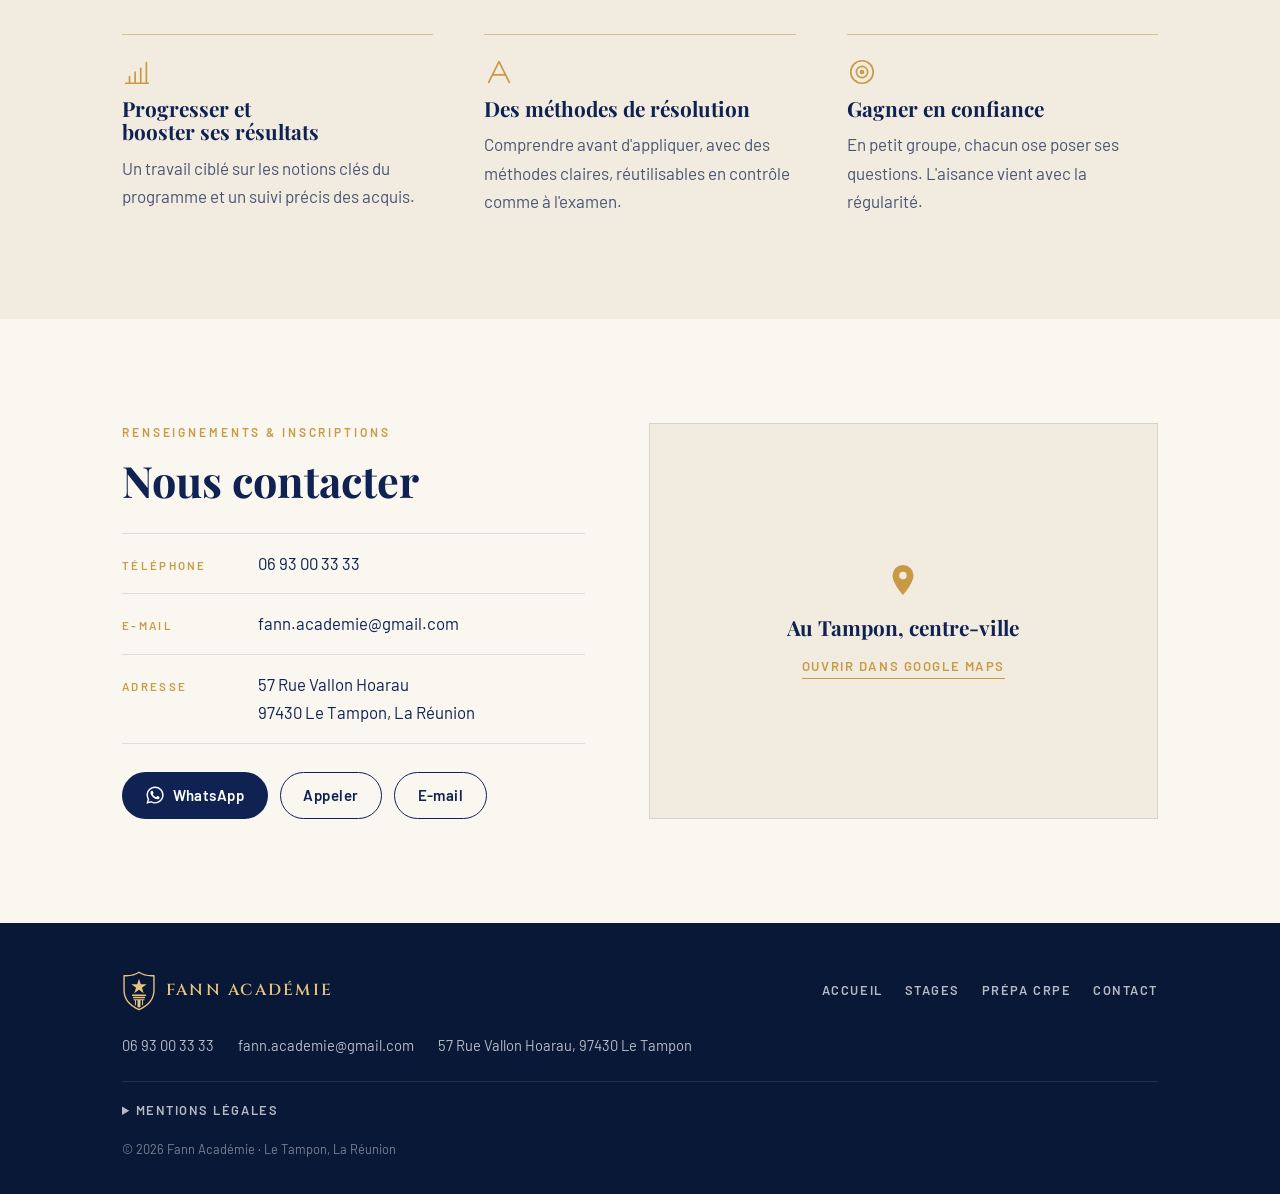
==== commit 707112bf: "Add files via upload" ====
--- a/index.html
+++ b/index.html
@@ -3,534 +3,119 @@
 <head>
 <meta charset="utf-8">
 <meta name="viewport" content="width=device-width, initial-scale=1, viewport-fit=cover">
+<title>Fann Académie</title>
+<meta name="description" content="Fann Académie au Tampon : stages de mathématiques pendant les vacances et classe préparatoire au CRPE.">
 <meta name="theme-color" content="#0A1838">
+<meta property="og:title" content="Fann Académie">
+<meta property="og:description" content="Fann Académie au Tampon : stages de mathématiques pendant les vacances et classe préparatoire au CRPE.">
 <link rel="icon" type="image/svg+xml" href="favicon.svg">
-<meta property="og:title" content="Fann Académie">
-<meta property="og:description" content="Stages de mathématiques et classe préparatoire au CRPE au Tampon.">
-<title>Fann Académie</title>
-<meta name="description" content="Fann Académie au Tampon : stages de mathématiques pendant les vacances et classe préparatoire au concours CRPE.">
 <link rel="preconnect" href="https://fonts.googleapis.com">
 <link rel="preconnect" href="https://fonts.gstatic.com" crossorigin>
-<link rel="stylesheet" href="https://fonts.googleapis.com/css2?family=Cinzel:wght@500;600;700&family=Oswald:wght@500;600;700&family=Playfair+Display:ital,wght@0,700;1,700&family=Barlow:wght@400;500;600&family=Barlow+Condensed:wght@500;600&display=swap">
-<style>
-/* Layout: flyer-style single scroll. Navy hero with gold swooshes, cream sections, gold brush banners, navy bands. One committed light look (flyer colours). */
-:root{
-  --cream:#FBF7EF;
-  --cream-2:#F4ECDD;
-  --navy:#0F2252;
-  --navy-2:#162D66;
-  --navy-deep:#0A1838;
-  --gold:#E8A33D;
-  --gold-2:#F5C46E;
-  --gold-dark:#C98620;
-  --ink:#0F2252;
-  --ink-soft:#3D4A6B;
-  --line:rgba(201,134,32,.45);
-  --white:#FFFFFF;
-  --f-mark:"Cinzel", "Trajan Pro", Georgia, serif;
-  --f-title:"Oswald", "Bebas Neue", "Arial Narrow", Impact, sans-serif;
-  --f-serif:"Playfair Display", Georgia, "Times New Roman", serif;
-  --f-body:"Barlow", "Helvetica Neue", Arial, sans-serif;
-  --f-cond:"Barlow Condensed", "Arial Narrow", sans-serif;
-  --gold-grad:linear-gradient(100deg,#D98E25 0%,#F5C46E 45%,#E8A33D 100%);
-  --max:1140px;
-  color-scheme:light;
-}
-*{box-sizing:border-box}
-html{scroll-behavior:smooth;scroll-padding-top:76px}
-body{margin:0;background:var(--cream);color:var(--ink);font-family:var(--f-body);font-size:17px;line-height:1.6;-webkit-font-smoothing:antialiased}
-a{color:inherit}
-:focus-visible{outline:3px solid var(--gold);outline-offset:3px}
-.wrap{max-width:var(--max);margin:0 auto;padding-inline:clamp(16px,4vw,32px)}
-h1,h2,h3{margin:0;text-wrap:balance}
-p{margin:0}
-.title{font-family:var(--f-title);font-weight:700;text-transform:uppercase;letter-spacing:.005em;line-height:1.02;color:var(--navy)}
-.serif{font-family:var(--f-serif);font-weight:700;line-height:1.12;color:var(--navy)}
-.serif em{font-style:normal;color:var(--gold)}
-.ruled{display:flex;align-items:center;gap:16px;justify-content:center;font-family:var(--f-title);font-weight:600;text-transform:uppercase;color:var(--gold-dark);letter-spacing:.04em}
-.ruled::before,.ruled::after{content:"";height:2px;width:clamp(28px,6vw,64px);background:var(--gold)}
-
-/* gold brush banner */
-.brush{display:inline-block;background:var(--gold-grad);color:var(--navy);font-family:var(--f-title);font-weight:700;text-transform:uppercase;letter-spacing:.02em;padding:.35em 1.1em .4em;
-  clip-path:polygon(2% 8%,10% 2%,30% 6%,55% 0,78% 5%,97% 1%,100% 30%,98% 62%,100% 94%,80% 98%,58% 93%,35% 100%,14% 95%,1% 99%,3% 66%,0 34%)}
-.brush.navy{background:var(--navy);color:var(--white)}
-.brush.navy b{color:var(--gold-2);font-weight:700}
-
-/* buttons */
-.btn{display:inline-flex;align-items:center;gap:.6em;padding:.85em 1.5em;border-radius:999px;font:600 .95rem/1 var(--f-body);letter-spacing:.03em;text-decoration:none;border:2px solid transparent;transition:transform .2s,background .2s,color .2s}
-.btn:hover{transform:translateY(-1px)}
-.btn svg{width:18px;height:18px;flex:none}
-.btn-gold{background:var(--gold-grad);color:var(--navy)}
-.btn-navy{background:var(--navy);color:var(--white)}
-.btn-navy:hover{background:var(--navy-2)}
-.btn-line{border-color:var(--navy);color:var(--navy)}
-.btn-line:hover{background:var(--navy);color:var(--white)}
-
-/* header */
-.top{position:sticky;top:env(safe-area-inset-top,0px);z-index:20;background:var(--navy-deep);border-bottom:1px solid rgba(245,196,110,.25)}
-.top .wrap{display:flex;align-items:center;justify-content:space-between;gap:16px;height:68px}
-.brand{display:flex;align-items:center;gap:10px;text-decoration:none}
-.brand svg{width:30px;height:35px;color:var(--gold-2)}
-.brand b{font-family:var(--f-mark);font-weight:600;font-size:1rem;letter-spacing:.14em;color:var(--gold-2)}
-.nav{display:flex;align-items:center;gap:26px}
-.nav a{font-family:var(--f-cond);font-weight:600;font-size:1rem;letter-spacing:.1em;text-transform:uppercase;text-decoration:none;color:rgba(255,255,255,.82)}
-.nav a:hover{color:var(--gold-2)}
-.nav .btn{font-family:var(--f-body);text-transform:none;letter-spacing:.02em;color:var(--navy);padding:.65em 1.1em}
-.menu-btn{display:none;background:none;border:1px solid rgba(245,196,110,.5);color:var(--gold-2);padding:8px 12px;font:600 .85rem var(--f-cond);letter-spacing:.14em;text-transform:uppercase;cursor:pointer;border-radius:6px}
-@media (max-width:760px){
-  .menu-btn{display:block}
-  .nav{position:absolute;top:68px;left:0;right:0;flex-direction:column;align-items:flex-start;gap:0;background:var(--navy-deep);padding:6px clamp(16px,4vw,32px) 20px;display:none;border-bottom:1px solid rgba(245,196,110,.25)}
-  .nav.open{display:flex}
-  .nav a{padding:13px 0;width:100%;border-bottom:1px solid rgba(255,255,255,.1)}
-  .nav .btn{margin-top:14px;width:auto;border-bottom:0;padding:.85em 1.3em}
-}
-
-/* hero: logo + name only */
-.hero{position:relative;background:radial-gradient(120% 90% at 50% 0%,var(--navy-2) 0%,var(--navy) 45%,var(--navy-deep) 100%);overflow:hidden;padding-block:clamp(72px,11vw,128px) clamp(96px,13vw,150px);text-align:center}
-.hero .swoosh{position:absolute;inset:0;width:100%;height:100%;pointer-events:none}
-.lockup{position:relative;z-index:1;display:grid;justify-items:center;gap:clamp(18px,3vw,28px)}
-.lockup svg.shield{width:clamp(110px,16vw,170px);height:auto;color:var(--gold-2);filter:drop-shadow(0 10px 30px rgba(0,0,0,.35))}
-.lockup h1{font-family:var(--f-mark);font-weight:600;line-height:1;letter-spacing:.08em;background:var(--gold-grad);-webkit-background-clip:text;background-clip:text;color:transparent}
-.lockup h1 span{display:block;font-size:clamp(3.4rem,10vw,6.6rem)}
-.lockup h1 span+span{font-size:clamp(2.2rem,6.4vw,4.3rem);margin-top:.12em;letter-spacing:.1em}
-@media (prefers-reduced-motion:no-preference){
-  .lockup svg.shield{animation:rise 1s cubic-bezier(.2,.7,.2,1) both}
-  .lockup h1{animation:rise 1s .15s cubic-bezier(.2,.7,.2,1) both}
-  .hero .swoosh path{stroke-dasharray:2400;animation:draw 2.2s .1s ease-out both}
-  @keyframes rise{from{transform:translateY(14px);opacity:.001}to{transform:none;opacity:1}}
-  @keyframes draw{from{stroke-dashoffset:2400}to{stroke-dashoffset:0}}
-}
-.hero-wave{display:block;width:100%;height:60px;margin-top:-59px;position:relative;z-index:2}
-
-/* formations: two compartments */
-.formations{padding-block:clamp(56px,8vw,88px)}
-.formations .ruled{margin-bottom:clamp(28px,4vw,44px);font-size:clamp(1.25rem,2.6vw,1.6rem)}
-.tiles{display:grid;grid-template-columns:1fr 1fr;gap:clamp(18px,3vw,30px)}
-.tile{position:relative;display:grid;grid-template-columns:auto 1fr;gap:22px;align-items:center;text-decoration:none;background:var(--white);border:2px solid var(--line);border-radius:18px;padding:clamp(24px,3.5vw,36px);box-shadow:0 14px 40px -24px rgba(15,34,82,.45);transition:transform .25s,border-color .25s,box-shadow .25s;overflow:hidden;min-width:0}
-.tile:hover{transform:translateY(-4px);border-color:var(--gold);box-shadow:0 22px 50px -24px rgba(15,34,82,.55)}
-.tile .disc{width:clamp(76px,10vw,96px);aspect-ratio:1;border-radius:50%;background:var(--cream-2);display:grid;place-items:center;color:var(--navy)}
-.tile .disc svg{width:52%;height:52%}
-.tile .brush{font-size:.82rem;margin-bottom:10px}
-.tile h2{font-size:clamp(1.8rem,3.6vw,2.5rem)}
-.tile p{color:var(--ink-soft);margin-top:6px;font-size:1rem}
-.tile .go{display:inline-flex;align-items:center;gap:8px;margin-top:14px;font-family:var(--f-cond);font-weight:600;font-size:1rem;letter-spacing:.12em;text-transform:uppercase;color:var(--gold-dark)}
-.tile .go svg{width:18px;height:18px;transition:transform .25s}
-.tile:hover .go svg{transform:translateY(3px)}
-.tile.dark{background:var(--navy);border-color:var(--navy)}
-.tile.dark h2{color:var(--white)}
-.tile.dark p{color:rgba(255,255,255,.78)}
-.tile.dark .disc{background:rgba(245,196,110,.14);color:var(--gold-2)}
-.tile.dark .go{color:var(--gold-2)}
-@media (max-width:820px){.tiles{grid-template-columns:1fr}}
-@media (max-width:440px){.tile{grid-template-columns:1fr}}
-
-/* stages */
-.stages{padding-block:clamp(64px,9vw,104px);background:var(--cream-2);position:relative}
-.stages-head{display:grid;justify-items:center;text-align:center;gap:18px}
-.stages-head .brush{font-size:clamp(1.5rem,3.6vw,2.3rem);line-height:1.05;padding:.35em 1.2em .45em}
-.stages-head .brush small{display:block;font-family:var(--f-serif);font-weight:700;text-transform:none;font-size:.78em;letter-spacing:0}
-.stages-head .serif{font-size:clamp(2rem,4.6vw,3.2rem)}
-.weeks{display:grid;grid-template-columns:1fr 1fr;gap:28px;margin-top:clamp(40px,6vw,60px)}
-.week{position:relative;border:2px solid var(--line);border-radius:16px;background:var(--white);padding:40px 26px 14px;min-width:0}
-.week .pill{position:absolute;top:-18px;left:22px;background:var(--navy);color:var(--white);font-family:var(--f-cond);font-weight:600;font-size:1.05rem;letter-spacing:.06em;text-transform:uppercase;padding:6px 20px;border-radius:999px;white-space:nowrap;max-width:calc(100% - 44px);overflow:hidden;text-overflow:ellipsis}
-.slot{display:grid;grid-template-columns:30px 1fr auto;gap:14px;align-items:center;padding:16px 0;border-bottom:1px solid rgba(15,34,82,.1)}
-.slot:last-child{border-bottom:0}
-.check{width:30px;height:30px;border-radius:50%;background:var(--gold-grad);display:grid;place-items:center;color:var(--navy)}
-.check svg{width:16px;height:16px}
-.slot .lvl{font-family:var(--f-cond);font-weight:600;font-size:1.3rem;line-height:1.15;color:var(--navy)}
-.slot .when{display:block;font-family:var(--f-body);font-weight:500;font-size:.95rem;color:var(--ink-soft);margin-top:3px;font-variant-numeric:tabular-nums}
-.slot .tag{display:inline-block;margin-left:8px;font-family:var(--f-body);font-size:.7rem;font-weight:600;letter-spacing:.1em;text-transform:uppercase;background:var(--navy);color:var(--gold-2);padding:3px 8px;border-radius:4px;vertical-align:3px}
-.slot a{font-family:var(--f-cond);font-weight:600;font-size:.92rem;letter-spacing:.1em;text-transform:uppercase;text-decoration:none;color:var(--gold-dark);border:1.5px solid var(--gold);border-radius:999px;padding:6px 14px;white-space:nowrap}
-.slot a:hover{background:var(--gold);color:var(--navy)}
-@media (max-width:820px){.weeks{grid-template-columns:1fr;gap:40px}}
-@media (max-width:440px){.slot{grid-template-columns:30px 1fr}.slot a{grid-column:2;justify-self:start}.week{padding-inline:18px}}
-
-.benefits{display:grid;grid-template-columns:repeat(3,1fr);margin-top:clamp(48px,7vw,72px)}
-.benefit{display:grid;justify-items:center;text-align:center;gap:14px;padding:0 20px}
-.benefit+.benefit{border-left:2px solid var(--line)}
-.benefit .disc{width:96px;height:96px;border-radius:50%;background:var(--cream);display:grid;place-items:center;color:var(--navy)}
-.benefit .disc svg{width:50px;height:50px}
-.benefit h3{font-family:var(--f-serif);font-weight:700;font-size:1.35rem;line-height:1.2;color:var(--navy)}
-.benefit p{color:var(--ink-soft);font-size:.98rem;max-width:30ch}
-@media (max-width:760px){.benefits{grid-template-columns:1fr;gap:34px}.benefit+.benefit{border-left:0}}
-.limited{display:flex;justify-content:center;margin-top:clamp(40px,6vw,56px)}
-.limited .brush{font-size:clamp(1.3rem,3vw,1.8rem);transform:rotate(-2deg)}
-
-/* CRPE */
-.crpe-top{background:var(--cream);padding-block:clamp(64px,9vw,104px) clamp(48px,7vw,72px)}
-.crpe-top .wrap{display:grid;justify-items:center;text-align:center;gap:16px}
-.crpe-top .new{font-size:.95rem}
-.ouverture{font-family:var(--f-serif);font-style:italic;font-size:clamp(1.9rem,4vw,2.6rem);color:var(--gold-dark);line-height:1}
-.crpe-top h2{display:grid;justify-items:center;gap:10px}
-.crpe-top h2 .l1{font-size:clamp(2.2rem,5.4vw,3.8rem)}
-.crpe-top h2 .l2{font-size:clamp(1.2rem,2.6vw,1.7rem)}
-.crpe-top h2 .l3{font-size:clamp(5rem,15vw,9.5rem);line-height:.9;letter-spacing:.01em}
-.pill-navy{display:inline-block;background:var(--navy);color:var(--white);font-family:var(--f-body);font-weight:600;letter-spacing:.16em;text-transform:uppercase;font-size:clamp(.9rem,2vw,1.15rem);padding:.6em 1.6em;border-radius:10px}
-.crpe-top .claim{font-family:var(--f-cond);font-weight:600;font-size:clamp(1.15rem,2.4vw,1.4rem);letter-spacing:.04em;text-transform:uppercase;color:var(--navy);margin-top:10px}
-.crpe-top .claim em{font-style:normal;color:var(--gold-dark)}
-.crpe-top .meta{display:flex;flex-wrap:wrap;justify-content:center;gap:10px 28px;margin-top:6px;color:var(--ink-soft);font-weight:500}
-.crpe-top .meta span{display:flex;align-items:center;gap:8px}
-.crpe-top .meta svg{width:18px;height:18px;color:var(--gold-dark)}
-
-.crpe-band{background:var(--navy);color:var(--white);padding-block:clamp(44px,6vw,60px)}
-.quad{display:grid;grid-template-columns:repeat(4,1fr)}
-.q{display:grid;justify-items:center;text-align:center;gap:10px;padding:6px 18px}
-.q+.q{border-left:2px solid rgba(245,196,110,.4)}
-.q svg{width:52px;height:52px;color:var(--gold-2)}
-.q h3{font-family:var(--f-cond);font-weight:600;font-size:1.15rem;letter-spacing:.04em;text-transform:uppercase;line-height:1.2}
-.q p{color:rgba(255,255,255,.78);font-size:.95rem;max-width:26ch}
-@media (max-width:900px){.quad{grid-template-columns:1fr 1fr;row-gap:36px}.q:nth-child(3){border-left:0}}
-@media (max-width:520px){.quad{grid-template-columns:1fr}.q+.q{border-left:0}}
-
-.crpe-detail{padding-block:clamp(56px,8vw,88px);background:var(--cream)}
-.cols{display:grid;grid-template-columns:1fr 1fr;gap:clamp(28px,5vw,56px)}
-.cols>div{min-width:0}
-.engage .brush{font-size:1.15rem}
-.engage h3{font-family:var(--f-cond);font-weight:600;font-size:1.35rem;letter-spacing:.03em;text-transform:uppercase;color:var(--gold-dark);margin-top:14px;line-height:1.2}
-.engage ul{list-style:none;padding:0;margin:20px 0 0;display:grid;gap:14px}
-.engage li{display:flex;align-items:center;gap:14px;font-size:1.02rem}
-.engage li i{width:40px;height:40px;flex:none;border-radius:50%;background:var(--navy);display:grid;place-items:center;color:var(--white)}
-.engage li i svg{width:20px;height:20px}
-.side{display:grid;gap:18px;align-content:start}
-.side .brush{font-size:1.1rem;justify-self:start;line-height:1.2}
-.for{border:2px solid var(--line);border-radius:14px;background:var(--white);padding:22px 24px}
-.for h3{font-family:var(--f-cond);font-weight:600;font-size:1.2rem;letter-spacing:.04em;text-transform:uppercase;color:var(--navy)}
-.for ul{list-style:none;padding:0;margin:12px 0 0;display:grid;gap:8px}
-.for li{display:flex;gap:12px;align-items:flex-start}
-.for li svg{width:20px;height:20px;flex:none;color:var(--gold-dark);margin-top:3px}
-.alert{display:flex;align-items:center;gap:16px;background:var(--navy);color:var(--white);border-radius:12px;padding:16px 22px}
-.alert svg{width:40px;height:40px;flex:none;color:var(--gold-2)}
-.alert b{display:block;font-family:var(--f-title);font-weight:600;font-size:1.5rem;letter-spacing:.04em;text-transform:uppercase;line-height:1.1}
-.alert small{font-family:var(--f-cond);font-weight:600;letter-spacing:.06em;text-transform:uppercase;color:var(--gold-2);font-size:.95rem}
-@media (max-width:820px){.cols{grid-template-columns:1fr}}
-.disciplines{margin-top:clamp(40px,6vw,56px);border:2px solid var(--line);border-radius:14px;background:var(--white);padding:18px 20px 22px;text-align:center}
-.disciplines h3{font-family:var(--f-cond);font-weight:600;font-size:1.05rem;letter-spacing:.08em;text-transform:uppercase;color:var(--navy)}
-.disciplines ul{list-style:none;padding:0;margin:14px 0 0;display:flex;flex-wrap:wrap;justify-content:center}
-.disciplines li{display:flex;align-items:center;gap:10px;padding:6px 24px;font-family:var(--f-cond);font-weight:600;font-size:1.2rem;letter-spacing:.05em;text-transform:uppercase;color:var(--navy)}
-.disciplines li+li{border-left:2px solid var(--line)}
-.disciplines li svg{width:30px;height:30px;color:var(--navy)}
-@media (max-width:600px){.disciplines li+li{border-left:0}.disciplines ul{display:grid;grid-template-columns:1fr 1fr;justify-items:start}}
-.crpe-cta{display:flex;flex-wrap:wrap;justify-content:center;gap:12px;margin-top:clamp(32px,5vw,44px)}
-
-/* contact */
-.contact{background:var(--navy);color:var(--white);padding-block:clamp(64px,9vw,100px);position:relative;overflow:hidden}
-.contact .swoosh{position:absolute;right:0;top:0;height:100%;width:50%;pointer-events:none;opacity:.8}
-.contact .wrap{position:relative;z-index:1;display:grid;grid-template-columns:1fr 1fr;gap:clamp(32px,5vw,64px);align-items:stretch}
-.contact .head{display:grid;gap:12px}
-.contact .head .brush{justify-self:start;font-size:1rem}
-.contact h2{font-family:var(--f-serif);font-weight:700;font-size:clamp(2rem,4.4vw,3rem);line-height:1.1}
-.contact h2 em{font-style:normal;color:var(--gold-2)}
-.card{border:2px solid rgba(245,196,110,.55);border-radius:14px;padding:22px 24px;margin-top:28px;display:grid;gap:4px}
-.card .lbl{font-family:var(--f-cond);font-weight:600;font-size:1rem;letter-spacing:.1em;text-transform:uppercase;color:var(--gold-2);margin-bottom:8px}
-.card .row{display:flex;align-items:center;gap:14px;padding:8px 0;font-size:1.12rem;overflow-wrap:anywhere}
-.card .row i{width:34px;height:34px;flex:none;border-radius:50%;background:var(--gold-grad);display:grid;place-items:center;color:var(--navy)}
-.card .row i svg{width:17px;height:17px}
-.card a{text-decoration:none}
-.card a:hover{color:var(--gold-2)}
-.contact .ctas{display:flex;flex-wrap:wrap;gap:12px;margin-top:24px}
-.contact .btn-line{border-color:rgba(255,255,255,.7);color:var(--white)}
-.contact .btn-line:hover{background:var(--white);color:var(--navy)}
-.map{position:relative;min-height:380px;border-radius:14px;overflow:hidden;border:2px solid rgba(245,196,110,.55);background:var(--navy-2)}
-.map iframe{position:absolute;inset:0;width:100%;height:100%;border:0}
-.map-fallback{position:absolute;inset:0;display:grid;place-content:center;justify-items:center;gap:14px;text-align:center;padding:24px}
-.map-fallback svg{width:46px;height:46px;color:var(--gold-2)}
-.map-fallback p{font-family:var(--f-serif);font-weight:700;font-size:1.4rem}
-.map-fallback a{font-family:var(--f-cond);font-weight:600;letter-spacing:.1em;text-transform:uppercase;color:var(--gold-2);text-decoration:none;border-bottom:1.5px solid var(--gold-2)}
-@media (max-width:820px){.contact .wrap{grid-template-columns:1fr}.contact .swoosh{width:100%}}
-
-/* footer */
-footer{background:var(--navy-deep);color:rgba(255,255,255,.7);padding-block:48px 36px;font-size:.92rem;border-top:1px solid rgba(245,196,110,.25)}
-footer .row{display:flex;flex-wrap:wrap;justify-content:space-between;align-items:center;gap:24px}
-footer .brand svg{width:36px;height:42px}
-footer .brand span{display:grid}
-footer .brand b{font-size:1.05rem}
-footer nav{display:flex;flex-wrap:wrap;gap:22px}
-footer nav a,footer summary{font-family:var(--f-cond);font-weight:600;letter-spacing:.08em;text-transform:uppercase;text-decoration:none}
-footer a:hover{color:var(--gold-2)}
-footer details{margin-top:32px;border-top:1px solid rgba(255,255,255,.12);padding-top:20px}
-footer summary{cursor:pointer;width:max-content;max-width:100%}
-footer details p{margin-top:12px;max-width:72ch;line-height:1.7}
-footer .copy{margin-top:20px;font-size:.82rem;color:rgba(255,255,255,.5)}
-
-.wa-float{position:fixed;right:18px;bottom:calc(18px + env(safe-area-inset-bottom,0px));z-index:30;width:56px;height:56px;border-radius:50%;background:#25D366;color:#fff;display:grid;place-items:center;box-shadow:0 8px 24px rgba(10,24,56,.35);transition:transform .2s}
-.wa-float:hover{transform:translateY(-2px)}
-.wa-float svg{width:30px;height:30px}
-</style>
+<link rel="stylesheet" href="https://fonts.googleapis.com/css2?family=Cinzel:wght@500;600&family=Playfair+Display:wght@700&family=Barlow:wght@400;500;600&display=swap">
+<link rel="stylesheet" href="style.css">
 </head>
 <body>
+<svg width="0" height="0" style="position:absolute" aria-hidden="true">
+<defs><linearGradient id="g-gold" x1="0" y1="0" x2="1" y2="0"><stop offset="0" stop-color="#C08A2E"/><stop offset=".5" stop-color="#EBC77F"/><stop offset="1" stop-color="#D6A24A"/></linearGradient></defs>
+<symbol id="logo" viewBox="0 0 100 116"><path d="M50 3 C38 11 22 14 6 13 V56 C6 84 25 102 50 113 C75 102 94 84 94 56 V13 C78 14 62 11 50 3 Z" fill="none" stroke="currentColor" stroke-width="4" stroke-linejoin="round"/><path d="M50 22 l5.3 16.3 h17.1 l-13.8 10 5.3 16.3 L50 54.6 36.1 64.6 l5.3-16.3 -13.8-10 h17.1 Z" fill="currentColor"/><rect x="29" y="68" width="42" height="4.5" rx="2.2" fill="currentColor"/><rect x="32" y="75" width="36" height="4" rx="2" fill="currentColor"/><path d="M34 82 h32 v3.5 h-4 v13 l-3 3 v-16 h-4.5 v19 l-4.5 2.5 -4.5-2.5 v-19 H41 v16 l-3-3 v-13 h-4 Z" fill="currentColor"/></symbol>
+<symbol id="wa" viewBox="0 0 24 24"><path fill="currentColor" d="M17.47 14.38c-.3-.15-1.75-.86-2.02-.96-.27-.1-.47-.15-.67.15-.2.3-.77.96-.94 1.16-.17.2-.35.22-.64.07-.3-.15-1.25-.46-2.38-1.47-.88-.79-1.47-1.76-1.65-2.06-.17-.3-.02-.46.13-.6.13-.14.3-.35.45-.52.15-.17.2-.3.3-.5.1-.2.05-.37-.03-.52-.07-.15-.67-1.6-.92-2.2-.24-.58-.49-.5-.67-.5h-.57c-.2 0-.52.07-.8.37-.27.3-1.04 1.02-1.04 2.48s1.07 2.88 1.21 3.08c.15.2 2.1 3.2 5.08 4.49.71.31 1.26.49 1.7.63.71.22 1.36.19 1.87.12.57-.09 1.75-.72 2-1.41.25-.7.25-1.29.17-1.41-.07-.12-.27-.2-.57-.35M12.05 21.5h-.01a9.4 9.4 0 0 1-4.8-1.31l-.34-.2-3.57.93.95-3.48-.22-.36a9.4 9.4 0 0 1-1.44-5.02c0-5.2 4.24-9.44 9.45-9.44a9.38 9.38 0 0 1 9.44 9.45c0 5.2-4.24 9.43-9.44 9.43m8.04-17.47A11.3 11.3 0 0 0 12.05.7C5.78.7.68 5.8.68 12.06c0 2 .52 3.96 1.52 5.68L.58 23.7l6.1-1.6a11.33 11.33 0 0 0 5.43 1.38h.01c6.26 0 11.36-5.1 11.37-11.37 0-3.03-1.18-5.89-3.32-8.03"/></symbol>
+<symbol id="arrow" viewBox="0 0 24 24"><path d="M4 12h15M13 6l6 6-6 6" fill="none" stroke="currentColor" stroke-width="2" stroke-linecap="round" stroke-linejoin="round"/></symbol>
+<symbol id="pin" viewBox="0 0 24 24"><path fill="currentColor" d="M12 2a7 7 0 0 0-7 7c0 5.2 7 13 7 13s7-7.8 7-13a7 7 0 0 0-7-7zm0 9.5A2.5 2.5 0 1 1 12 6.5a2.5 2.5 0 0 1 0 5z"/></symbol>
+</svg>
+<header class="top"><div class="wrap">
+<a class="brand" href="index.html" aria-label="Fann Académie, accueil"><svg><use href="#logo"/></svg><b>FANN ACADÉMIE</b></a>
+<button class="menu-btn" id="menu-btn" aria-expanded="false" aria-controls="nav">Menu</button>
+<nav class="nav" id="nav">
+<a href="index.html" aria-current="page">Accueil</a>
+<a href="stages.html">Stages</a>
+<a href="prepa-crpe.html">Prépa CRPE</a>
+<a href="index.html#contact">Contact</a>
+<a class="btn btn-gold" href="https://wa.me/262693003333" target="_blank" rel="noopener"><svg><use href="#wa"/></svg>WhatsApp</a>
+</nav></div></header>
+<main>
+<section class="hero" aria-label="Fann Académie">
+<svg class="swoosh" viewBox="0 0 1440 640" preserveAspectRatio="xMidYMid slice" aria-hidden="true"><g fill="none" stroke="url(#g-gold)" stroke-linecap="round">
+<path d="M-40 620 C 300 560, 560 680, 860 610 S 1300 520, 1500 560" stroke-width="3" opacity=".7"/>
+<path d="M1500 40 C 1260 120, 1180 260, 1240 420 S 1420 600, 1500 620" stroke-width="2" opacity=".5"/>
+</g></svg>
+<div class="wrap lockup">
+<svg class="shield" viewBox="0 0 100 116" role="img" aria-label="Logo Fann Académie"><use href="#logo"/></svg>
+<h1><span>FANN</span><span>ACADÉMIE</span></h1>
+<p class="motto ruled">L'ÉCOLE DE L'EXCELLENCE</p>
+</div>
+</section>
 
-<svg width="0" height="0" style="position:absolute" aria-hidden="true">
-  <defs>
-    <linearGradient id="g-gold" x1="0" y1="0" x2="1" y2="0"><stop offset="0" stop-color="#C98620"/><stop offset=".5" stop-color="#F5C46E"/><stop offset="1" stop-color="#E8A33D"/></linearGradient>
-  </defs>
-  <symbol id="logo" viewBox="0 0 100 116">
-    <path d="M50 3 C38 11 22 14 6 13 V56 C6 84 25 102 50 113 C75 102 94 84 94 56 V13 C78 14 62 11 50 3 Z" fill="none" stroke="currentColor" stroke-width="4" stroke-linejoin="round"/>
-    <path d="M50 22 l5.3 16.3 h17.1 l-13.8 10 5.3 16.3 L50 54.6 36.1 64.6 l5.3-16.3 -13.8-10 h17.1 Z" fill="currentColor"/>
-    <rect x="29" y="68" width="42" height="4.5" rx="2.2" fill="currentColor"/>
-    <rect x="32" y="75" width="36" height="4" rx="2" fill="currentColor"/>
-    <path d="M34 82 h32 v3.5 h-4 v13 l-3 3 v-16 h-4.5 v19 l-4.5 2.5 -4.5-2.5 v-19 H41 v16 l-3-3 v-13 h-4 Z" fill="currentColor"/>
-  </symbol>
-  <symbol id="wa" viewBox="0 0 24 24"><path fill="currentColor" d="M17.47 14.38c-.3-.15-1.75-.86-2.02-.96-.27-.1-.47-.15-.67.15-.2.3-.77.96-.94 1.16-.17.2-.35.22-.64.07-.3-.15-1.25-.46-2.38-1.47-.88-.79-1.47-1.76-1.65-2.06-.17-.3-.02-.46.13-.6.13-.14.3-.35.45-.52.15-.17.2-.3.3-.5.1-.2.05-.37-.03-.52-.07-.15-.67-1.6-.92-2.2-.24-.58-.49-.5-.67-.5h-.57c-.2 0-.52.07-.8.37-.27.3-1.040 1.02-1.04 2.48s1.07 2.88 1.21 3.08c.15.2 2.1 3.2 5.08 4.49.71.31 1.26.49 1.7.63.71.22 1.36.19 1.870.12.57-.09 1.75-.72 2-1.41.25-.7.25-1.29.17-1.410-.07-.12-.27-.2-.57-.35M12.05 21.5h-.01a9.4 9.4 0 0 1-4.8-1.31l-.34-.2-3.57.93.95-3.48-.22-.36a9.4 9.4 0 0 1-1.44-5.02c0-5.2 4.24-9.44 9.45-9.44a9.38 9.38 0 0 1 9.44 9.45c0 5.2-4.24 9.43-9.44 9.43m8.04-17.47A11.3 11.3 0 0 0 12.05.7C5.78.7.68 5.8.68 12.06c0 2 .52 3.96 1.52 5.68L.58 23.7l6.1-1.6a11.33 11.330 0 0 0 5.43 1.38h.01c6.26 0 11.36-5.1 11.37-11.37 0-3.03-1.18-5.89-3.32-8.03"/></symbol>
-  <symbol id="ck" viewBox="0 0 24 24"><path d="M5 12.5l4.2 4.2L19 7" fill="none" stroke="currentColor" stroke-width="3" stroke-linecap="round" stroke-linejoin="round"/></symbol>
-  <symbol id="down" viewBox="0 0 24 24"><path d="M12 4v15M5 12l7 7 7-7" fill="none" stroke="currentColor" stroke-width="2.2" stroke-linecap="round" stroke-linejoin="round"/></symbol>
-  <symbol id="phone" viewBox="0 0 24 24"><path fill="currentColor" d="M6.6 10.8a15.1 15.1 0 0 0 6.6 6.6l2.2-2.2a1 1 0 0 1 1-.25c1.1.37 2.3.57 3.6.57a1 1 0 0 1 1 1V20a1 1 0 0 1-1 1A17 17 0 0 1 3 4a1 1 0 0 1 1-1h3.5a1 1 0 0 1 1 1c0 1.3.2 2.5.57 3.6a1 1 0 0 1-.25 1z"/></symbol>
-  <symbol id="mail" viewBox="0 0 24 24"><path fill="none" stroke="currentColor" stroke-width="2.2" stroke-linejoin="round" d="M3 6h18v12H3z M3 6l9 7 9-7"/></symbol>
-  <symbol id="pin" viewBox="0 0 24 24"><path fill="currentColor" d="M12 2a7 7 0 0 0-7 7c0 5.2 7 13 7 13s7-7.8 7-13a7 7 0 0 0-7-7zm0 9.5A2.5 2.5 0 1 1 12 6.5a2.5 2.5 0 0 1 0 5z"/></symbol>
-  <symbol id="cal" viewBox="0 0 24 24"><g fill="none" stroke="currentColor" stroke-width="2" stroke-linecap="round"><rect x="3.5" y="5" width="17" height="15" rx="2"/><path d="M3.5 10h17M8 3v4M16 3v4"/></g></symbol>
-  <symbol id="user" viewBox="0 0 24 24"><path fill="currentColor" d="M12 12a4.5 4.5 0 1 0 0-9 4.5 4.5 0 0 0 0 9zm0 2c-4.4 0-8 2.2-8 5v2h16v-2c0-2.8-3.6-5-8-5z"/></symbol>
-</svg>
+<section aria-labelledby="f-title">
+<div class="wrap">
+<div class="sec-head center"><p class="eyebrow">Nos formations</p><h2 id="f-title">Choisissez votre parcours</h2></div>
+<div class="choices">
+<a class="choice" href="stages.html">
+<p class="eyebrow">Vacances d'octobre</p>
+<h3>Stages de vacances</h3>
+<p>Stages intensifs de mathématiques, de la 6e à la Terminale. Prépa Brevet et Prépa Bac, en groupes réduits.</p>
+<span class="go">Voir les stages <svg><use href="#arrow"/></svg></span>
+</a>
+<a class="choice dark" href="prepa-crpe.html">
+<p class="eyebrow">Ouverture · Rentrée d'octobre</p>
+<h3>Prépa CRPE</h3>
+<p>Classe préparatoire au concours de professeur des écoles, en présentiel au Tampon.</p>
+<span class="go">Découvrir la prépa <svg><use href="#arrow"/></svg></span>
+</a>
+</div>
+</div>
+</section>
 
-<header class="top">
-  <div class="wrap">
-    <a class="brand" href="#accueil" aria-label="Fann Académie, haut de page">
-      <svg><use href="#logo"/></svg>
-      <b>FANN ACADÉMIE</b>
-    </a>
-    <button class="menu-btn" id="menu-btn" aria-expanded="false" aria-controls="nav">Menu</button>
-    <nav class="nav" id="nav">
-      <a href="#stages">Stages</a>
-      <a href="#crpe">Prépa CRPE</a>
-      <a href="#contact">Contact</a>
-      <a class="btn btn-gold" href="https://wa.me/262693003333" target="_blank" rel="noopener"><svg><use href="#wa"/></svg>WhatsApp</a>
-    </nav>
-  </div>
-</header>
+<section class="approach" aria-labelledby="a-title">
+<div class="wrap">
+<div class="sec-head"><p class="eyebrow">Notre approche</p><h2 id="a-title">Ce que chaque élève emporte avec lui</h2></div>
+<div class="trio">
+<div><svg viewBox="0 0 32 32" fill="none" stroke="currentColor" stroke-width="1.8" stroke-linecap="round"><path d="M4 28h24M8 28v-7M14 28V16M20 28V12M26 28V6"/></svg><h3>Progresser et booster ses résultats</h3><p>Un travail ciblé sur les notions clés du programme et un suivi précis des acquis.</p></div>
+<div><svg viewBox="0 0 32 32" fill="none" stroke="currentColor" stroke-width="1.8" stroke-linecap="round" stroke-linejoin="round"><path d="M5 27 L16 5 27 27"/><path d="M9.5 19h13"/></svg><h3>Des méthodes de résolution</h3><p>Comprendre avant d'appliquer, avec des méthodes claires, réutilisables en contrôle comme à l'examen.</p></div>
+<div><svg viewBox="0 0 32 32" fill="none" stroke="currentColor" stroke-width="1.8"><circle cx="16" cy="16" r="12"/><circle cx="16" cy="16" r="6"/><circle cx="16" cy="16" r="1.6" fill="currentColor"/></svg><h3>Gagner en confiance</h3><p>En petit groupe, chacun ose poser ses questions. L'aisance vient avec la régularité.</p></div>
+</div>
+</div>
+</section>
 
-<main id="accueil">
-  <section class="hero" aria-label="Fann Académie">
-    <svg class="swoosh" viewBox="0 0 1440 640" preserveAspectRatio="xMidYMid slice" aria-hidden="true">
-      <g fill="none" stroke="url(#g-gold)" stroke-linecap="round">
-        <path d="M-40 520 C 300 420, 520 640, 820 520 S 1300 300, 1500 360" stroke-width="5" opacity=".9"/>
-        <path d="M-40 560 C 320 470, 540 680, 840 560 S 1300 350, 1500 410" stroke-width="2" opacity=".55"/>
-        <path d="M1500 40 C 1260 120, 1180 260, 1240 420 S 1420 600, 1500 620" stroke-width="4" opacity=".75"/>
-        <path d="M1500 0 C 1220 90, 1130 240, 1190 410 S 1380 610, 1460 660" stroke-width="1.6" opacity=".45"/>
-        <path d="M-60 60 C 120 140, 140 260, 60 360" stroke-width="1.6" opacity=".35"/>
-      </g>
-    </svg>
-    <div class="wrap lockup">
-      <svg class="shield" viewBox="0 0 100 116" role="img" aria-label="Logo Fann Académie"><use href="#logo"/></svg>
-      <h1><span>FANN</span><span>ACADÉMIE</span></h1>
-    </div>
-  </section>
-  <svg class="hero-wave" viewBox="0 0 1440 60" preserveAspectRatio="none" aria-hidden="true"><path d="M0 60 V30 C 360 0, 720 64, 1080 30 S 1440 20, 1440 20 V60 Z" fill="#FBF7EF"/><path d="M0 30 C 360 0, 720 64, 1080 30 S 1440 20, 1440 20" fill="none" stroke="url(#g-gold)" stroke-width="3"/></svg>
-
-  <section class="formations" aria-labelledby="f-title">
-    <div class="wrap">
-      <p class="ruled" id="f-title">Nos formations</p>
-      <div class="tiles">
-        <a class="tile" href="#stages">
-          <span class="disc"><svg viewBox="0 0 24 24"><use href="#cal"/></svg></span>
-          <span>
-            <span class="brush">Vacances d'octobre</span>
-            <h2 class="title">Stages de vacances</h2>
-            <p>Mathématiques, de la 6e à la Terminale. Prépa Brevet et Prépa Bac.</p>
-            <span class="go">Voir les stages <svg><use href="#down"/></svg></span>
-          </span>
-        </a>
-        <a class="tile dark" href="#crpe">
-          <span class="disc"><svg viewBox="0 0 48 48" fill="none" stroke="currentColor" stroke-width="2.4" stroke-linejoin="round"><path d="M3 18 L24 8 45 18 24 28 Z"/><path d="M11 22v10c0 3.5 6 7 13 7s13-3.5 13-7V22"/><path d="M45 18v12"/></svg></span>
-          <span>
-            <span class="brush">Ouverture · Octobre</span>
-            <h2 class="title">Prépa CRPE</h2>
-            <p>Classe préparatoire au concours de professeur des écoles, en présentiel au Tampon.</p>
-            <span class="go">Découvrir la prépa <svg><use href="#down"/></svg></span>
-          </span>
-        </a>
-      </div>
-    </div>
-  </section>
-
-  <section class="stages" id="stages">
-    <div class="wrap">
-      <div class="stages-head">
-        <span class="brush">Stage intensif<small>Vacances d'octobre</small></span>
-        <h2 class="serif">Prenez de l'avance<br>et <em>visez l'excellence</em></h2>
-        <p class="ruled">Collège &amp; lycée · Tous niveaux</p>
-      </div>
-
-      <div class="weeks">
-        <div class="week">
-          <span class="pill">Du 12 au 16 octobre</span>
-          <div class="slot"><span class="check"><svg><use href="#ck"/></svg></span><div><span class="lvl">6e – 5e</span><span class="when">10h – 12h</span></div><a href="https://wa.me/262693003333?text=Bonjour%2C%20je%20souhaite%20inscrire%20mon%20enfant%20au%20stage%206e-5e%20du%2012%20au%2016%20octobre." target="_blank" rel="noopener">Réserver</a></div>
-          <div class="slot"><span class="check"><svg><use href="#ck"/></svg></span><div><span class="lvl">2nde – 1re générale</span><span class="when">13h – 15h</span></div><a href="https://wa.me/262693003333?text=Bonjour%2C%20je%20souhaite%20une%20inscription%20au%20stage%202nde-1re%20g%C3%A9n%C3%A9rale%20du%2012%20au%2016%20octobre." target="_blank" rel="noopener">Réserver</a></div>
-          <div class="slot"><span class="check"><svg><use href="#ck"/></svg></span><div><span class="lvl">1re spécialité maths<span class="tag">Prépa Bac</span></span><span class="when">15h – 18h</span></div><a href="https://wa.me/262693003333?text=Bonjour%2C%20je%20souhaite%20une%20inscription%20au%20stage%201re%20sp%C3%A9cialit%C3%A9%20maths%20du%2012%20au%2016%20octobre." target="_blank" rel="noopener">Réserver</a></div>
-        </div>
-        <div class="week">
-          <span class="pill">Du 19 au 23 octobre</span>
-          <div class="slot"><span class="check"><svg><use href="#ck"/></svg></span><div><span class="lvl">4e – 3e<span class="tag">Prépa Brevet</span></span><span class="when">9h – 11h30</span></div><a href="https://wa.me/262693003333?text=Bonjour%2C%20je%20souhaite%20inscrire%20mon%20enfant%20au%20stage%204e-3e%20du%2019%20au%2023%20octobre." target="_blank" rel="noopener">Réserver</a></div>
-          <div class="slot"><span class="check"><svg><use href="#ck"/></svg></span><div><span class="lvl">Terminale spécialité maths<span class="tag">Prépa Bac</span></span><span class="when">13h – 16h</span></div><a href="https://wa.me/262693003333?text=Bonjour%2C%20je%20souhaite%20une%20inscription%20au%20stage%20Terminale%20sp%C3%A9cialit%C3%A9%20maths%20du%2019%20au%2023%20octobre." target="_blank" rel="noopener">Réserver</a></div>
-        </div>
-      </div>
-
-      <div class="benefits">
-        <div class="benefit">
-          <span class="disc"><svg viewBox="0 0 48 48"><path d="M6 42h36" stroke="currentColor" stroke-width="2.4"/><rect x="9" y="30" width="6" height="10" fill="currentColor"/><rect x="19" y="24" width="6" height="16" fill="currentColor"/><rect x="29" y="18" width="6" height="22" fill="currentColor"/><path d="M8 22 L32 8" stroke="#E8A33D" stroke-width="3" fill="none" stroke-linecap="round"/><path d="M26 7h7v7" stroke="#E8A33D" stroke-width="3" fill="none" stroke-linecap="round" stroke-linejoin="round"/></svg></span>
-          <h3>Progresser et booster ses résultats</h3>
-          <p>Un travail ciblé sur les notions clés du programme.</p>
-        </div>
-        <div class="benefit">
-          <span class="disc"><svg viewBox="0 0 48 48" fill="none" stroke="currentColor" stroke-width="2.4" stroke-linecap="round" stroke-linejoin="round"><path d="M24 9c-4-4-12-2-12 4-5 1-6 8-2 11-3 4 0 10 5 10 1 4 6 6 9 3"/><path d="M24 9c4-4 12-2 12 4 5 1 6 8 2 11 3 4 0 10-5 10-1 4-6 6-9 3"/><path d="M24 9v28"/><path d="M17 18h4M27 22h4M17 28h4"/><path d="M8 6l2 3M40 6l-2 3M24 2v3" stroke="#E8A33D"/></svg></span>
-          <h3>Méthodes de résolution</h3>
-          <p>Des méthodes claires, réutilisables en contrôle comme à l'examen.</p>
-        </div>
-        <div class="benefit">
-          <span class="disc"><svg viewBox="0 0 48 48" fill="none" stroke="currentColor" stroke-width="3"><circle cx="23" cy="25" r="16"/><circle cx="23" cy="25" r="9"/><circle cx="23" cy="25" r="3" fill="currentColor"/><path d="M23 25 L40 8" stroke="#E8A33D" stroke-linecap="round"/><path d="M34 6l6 2 2 6" stroke="#E8A33D" stroke-linecap="round" stroke-linejoin="round"/></svg></span>
-          <h3>Gagner en confiance</h3>
-          <p>En groupe réduit, chacun ose poser ses questions et prend de l'assurance.</p>
-        </div>
-      </div>
-      <div class="limited"><span class="brush">Places limitées</span></div>
-    </div>
-  </section>
-
-  <section id="crpe" aria-labelledby="crpe-title">
-    <div class="crpe-top">
-      <div class="wrap">
-        <span class="brush new">Nouveau à La Réunion !</span>
-        <p class="ouverture">Ouverture</p>
-        <h2 class="title" id="crpe-title"><span class="l1">Classe préparatoire</span><span class="ruled l2">Au concours</span><span class="l3">CRPE</span></h2>
-        <span class="pill-navy">Professeur des écoles</span>
-        <p class="claim">Un accompagnement exigeant pour <em>réussir</em> votre concours</p>
-        <p class="meta"><span><svg><use href="#cal"/></svg>Rentrée en octobre</span><span><svg><use href="#pin"/></svg>En présentiel, au Tampon</span></p>
-      </div>
-    </div>
-
-    <div class="crpe-band">
-      <div class="wrap quad">
-        <div class="q">
-          <svg viewBox="0 0 48 48" fill="none" stroke="currentColor" stroke-width="2.6"><circle cx="22" cy="26" r="16"/><circle cx="22" cy="26" r="9"/><circle cx="22" cy="26" r="2.5" fill="currentColor"/><path d="M22 26 L40 8M33 6l7 2 2 7" stroke-linecap="round" stroke-linejoin="round"/></svg>
-          <h3>Un accompagnement personnalisé</h3>
-          <p>Suivi individualisé, conseils adaptés à votre profil et à vos objectifs.</p>
-        </div>
-        <div class="q">
-          <svg viewBox="0 0 48 48" fill="none" stroke="currentColor" stroke-width="2.6" stroke-linejoin="round"><path d="M4 10c7-2 14-1 20 3 6-4 13-5 20-3v28c-7-2-14-1-20 3-6-4-13-5-20-3z"/><path d="M24 13v28M9 18h10M9 24h10M9 30h10M29 18h10M29 24h10M29 30h10"/></svg>
-          <h3>Des enseignants expérimentés</h3>
-          <p>Professionnels de l'enseignement et formateurs spécialisés, engagés à vos côtés.</p>
-        </div>
-        <div class="q">
-          <svg viewBox="0 0 48 48"><rect x="7" y="30" width="7" height="12" fill="currentColor"/><rect x="18" y="23" width="7" height="19" fill="currentColor"/><rect x="29" y="16" width="7" height="26" fill="currentColor"/><path d="M6 24 L30 8M24 6h8v8" stroke="currentColor" stroke-width="3" fill="none" stroke-linecap="round" stroke-linejoin="round"/></svg>
-          <h3>Une préparation complète et structurée</h3>
-          <p>Maîtrise des épreuves écrites et orales, méthodologie, entraînement régulier.</p>
-        </div>
-        <div class="q">
-          <svg viewBox="0 0 48 48" fill="none" stroke="currentColor" stroke-width="2.4" stroke-linejoin="round" stroke-linecap="round"><path d="M2 20l8-8 8 4 6-3 6 3 8-4 8 8"/><path d="M10 12l-6 14 6 4M38 12l6 14-6 4"/><path d="M18 16l-6 8c2 2 4 2 6 0l4-4 10 10c1 1 0 3-2 2l-5-5M30 30c1 1 0 3-2 2l-4-4M26 33c1 1 0 3-2 2l-3-3M10 30l8 7c1 1 3 0 2-2"/></svg>
-          <h3>Un cadre sérieux et bienveillant</h3>
-          <p>Exigence, écoute et motivation collective pour exceller au concours.</p>
-        </div>
-      </div>
-    </div>
-
-    <div class="crpe-detail">
-      <div class="wrap">
-        <div class="cols">
-          <div class="engage">
-            <span class="brush navy">Notre engagement</span>
-            <h3>Vous donner toutes les clés pour réussir</h3>
-            <ul>
-              <li><i><svg><use href="#user"/></svg></i>Groupe réduit</li>
-              <li><i><svg viewBox="0 0 24 24" fill="none" stroke="currentColor" stroke-width="2" stroke-linejoin="round"><path d="M6 3h9l4 4v14H6z"/><path d="M9 11h7M9 15h7M9 19h4"/></svg></i>Concours blancs réguliers</li>
-              <li><i><svg viewBox="0 0 24 24" fill="none" stroke="currentColor" stroke-width="2" stroke-linejoin="round"><path d="M4 5h16v11H9l-5 4z"/></svg></i>Entretiens, simulations orales et mises en situation</li>
-              <li><i><svg viewBox="0 0 24 24" fill="none" stroke="currentColor" stroke-width="2" stroke-linejoin="round"><rect x="3" y="4" width="18" height="12" rx="1"/><path d="M8 20h8M12 16v4"/></svg></i>Ressources pédagogiques adaptées</li>
-              <li><i><svg><use href="#user"/></svg></i>Suivi individuel</li>
-            </ul>
-          </div>
-          <div class="side">
-            <span class="brush">Tarif préférentiel pour l'ouverture</span>
-            <div class="for">
-              <h3>Cette préparation s'adresse à vous</h3>
-              <ul>
-                <li><svg><use href="#ck"/></svg>Inscrit en Bac +3 ou Bac +5</li>
-                <li><svg><use href="#ck"/></svg>Titulaire d'un Bac +3 ou Bac +5</li>
-                <li><svg><use href="#ck"/></svg>En reconversion professionnelle vers l'enseignement</li>
-              </ul>
-            </div>
-            <div class="alert">
-              <svg viewBox="0 0 48 48" fill="none" stroke="currentColor" stroke-width="3" stroke-linejoin="round"><path d="M24 5 L45 42 H3 Z"/><path d="M24 18v12" stroke-linecap="round"/><circle cx="24" cy="36" r="1.8" fill="currentColor"/></svg>
-              <span><b>Places limitées</b><small>Pour garantir un suivi de qualité</small></span>
-            </div>
-          </div>
-        </div>
-
-        <div class="disciplines">
-          <h3>Un accompagnement complet dans toutes les disciplines</h3>
-          <ul>
-            <li><svg viewBox="0 0 32 32" fill="none" stroke="currentColor" stroke-width="2.4" stroke-linejoin="round"><path d="M2 7c5-1.5 10-1 14 2 4-3 9-3.5 14-2v19c-5-1.5-10-1-14 2-4-3-9-3.5-14-2z"/><path d="M16 9v19"/></svg>Maths</li>
-            <li><svg viewBox="0 0 32 32" fill="none" stroke="currentColor" stroke-width="2.4" stroke-linejoin="round"><path d="M22 4l6 6L11 27H5v-6z"/><path d="M18 8l6 6"/></svg>Français</li>
-            <li><svg viewBox="0 0 32 32" fill="none" stroke="currentColor" stroke-width="2.2"><circle cx="16" cy="16" r="12"/><path d="M4 16h24M16 4c-4 4-4 20 0 24M16 4c4 4 4 20 0 24"/></svg>Histoire-Géo</li>
-            <li><svg viewBox="0 0 32 32" fill="none" stroke="currentColor" stroke-width="2.4" stroke-linejoin="round"><path d="M12 3h8M13 3v9L5 26c-1 2 0 3 2 3h18c2 0 3-1 2-3l-8-14V3"/><path d="M9 20h14"/></svg>Sciences</li>
-          </ul>
-        </div>
-
-        <div class="crpe-cta">
-          <a class="btn btn-navy" href="https://wa.me/262693003333?text=Bonjour%2C%20je%20souhaite%20des%20informations%20sur%20la%20classe%20pr%C3%A9paratoire%20CRPE." target="_blank" rel="noopener"><svg><use href="#wa"/></svg>Je me renseigne sur WhatsApp</a>
-          <a class="btn btn-line" href="#contact">Autres moyens de contact</a>
-        </div>
-      </div>
-    </div>
-  </section>
-
-  <section class="contact" id="contact">
-    <svg class="swoosh" viewBox="0 0 700 600" preserveAspectRatio="xMaxYMid slice" aria-hidden="true"><g fill="none" stroke="url(#g-gold)" stroke-linecap="round"><path d="M720 -20 C 520 80, 460 260, 560 400 S 700 600, 640 660" stroke-width="4" opacity=".55"/><path d="M740 20 C 560 110, 500 280, 600 420 S 740 620, 690 680" stroke-width="1.6" opacity=".35"/></g></svg>
-    <div class="wrap">
-      <div>
-        <div class="head">
-          <span class="brush">Renseignements &amp; inscriptions</span>
-          <h2>Parlons de <em>vos objectifs</em></h2>
-        </div>
-        <div class="card">
-          <div class="row"><i><svg><use href="#phone"/></svg></i><a href="tel:+262693003333">06 93 00 33 33</a></div>
-          <div class="row"><i><svg><use href="#mail"/></svg></i><a href="mailto:fann.academie@gmail.com">fann.academie@gmail.com</a></div>
-          <div class="row"><i><svg><use href="#pin"/></svg></i><span>57 Rue Vallon Hoarau, 97430 Le Tampon</span></div>
-        </div>
-        <div class="ctas">
-          <a class="btn btn-gold" href="https://wa.me/262693003333" target="_blank" rel="noopener"><svg><use href="#wa"/></svg>WhatsApp</a>
-          <a class="btn btn-line" href="tel:+262693003333">Appeler</a>
-          <a class="btn btn-line" href="mailto:fann.academie@gmail.com">E-mail</a>
-        </div>
-      </div>
-      <div class="map" id="map">
-        <div class="map-fallback">
-          <svg><use href="#pin"/></svg>
-          <p>Au Tampon, centre-ville</p>
-          <a href="https://www.google.com/maps/search/?api=1&amp;query=57+Rue+Vallon+Hoarau+97430+Le+Tampon" target="_blank" rel="noopener">Ouvrir dans Google Maps</a>
-        </div>
-      </div>
-    </div>
-  </section>
+<section id="contact" aria-labelledby="c-title">
+<div class="wrap contact-grid">
+<div>
+<p class="eyebrow">Renseignements &amp; inscriptions</p>
+<h2 id="c-title" style="margin-top:14px">Nous contacter</h2>
+<dl class="coords">
+<div class="coord"><dt>Téléphone</dt><dd><a href="tel:+262693003333">06 93 00 33 33</a></dd></div>
+<div class="coord"><dt>E-mail</dt><dd><a href="mailto:fann.academie@gmail.com">fann.academie@gmail.com</a></dd></div>
+<div class="coord"><dt>Adresse</dt><dd>57 Rue Vallon Hoarau<br>97430 Le Tampon, La Réunion</dd></div>
+</dl>
+<div class="ctas"><a class="btn btn-navy" href="https://wa.me/262693003333" target="_blank" rel="noopener"><svg><use href="#wa"/></svg>WhatsApp</a><a class="btn btn-line" href="tel:+262693003333">Appeler</a><a class="btn btn-line" href="mailto:fann.academie@gmail.com">E-mail</a></div>
+</div>
+<div class="map" id="map"><div class="map-fallback"><svg><use href="#pin"/></svg><p>Au Tampon, centre-ville</p><a href="https://www.google.com/maps/search/?api=1&amp;query=57+Rue+Vallon+Hoarau+97430+Le+Tampon" target="_blank" rel="noopener">Ouvrir dans Google Maps</a></div></div>
+</div>
+</section>
 </main>
-
-<footer>
-  <div class="wrap">
-    <div class="row">
-      <a class="brand" href="#accueil"><svg><use href="#logo"/></svg><span><b>FANN ACADÉMIE</b></span></a>
-      <nav><a href="#stages">Stages</a><a href="#crpe">Prépa CRPE</a><a href="#contact">Contact</a></nav>
-    </div>
-    <details>
-      <summary>Mentions légales</summary>
-      <p>Éditeur : Fann Académie, 57 Rue Vallon Hoarau, 97430 Le Tampon, La Réunion. Contact : fann.academie@gmail.com, 06 93 00 33 33. Numéro SIRET : en cours d'attribution.</p>
-      <p>Hébergement : GitHub Pages, GitHub Inc., 88 Colin P. Kelly Jr Street, San Francisco, CA 94107, États-Unis.</p>
-      <p>Ce site ne dépose aucun cookie de mesure d'audience. Les informations transmises par téléphone, e-mail ou WhatsApp servent uniquement à répondre à vos demandes.</p>
-    </details>
-    <p class="copy">© 2026 Fann Académie · Le Tampon, La Réunion</p>
-  </div>
-</footer>
-
+<footer><div class="wrap">
+<div class="row">
+<a class="brand" href="index.html"><svg><use href="#logo"/></svg><b>FANN ACADÉMIE</b></a>
+<nav><a href="index.html">Accueil</a><a href="stages.html">Stages</a><a href="prepa-crpe.html">Prépa CRPE</a><a href="index.html#contact">Contact</a></nav>
+</div>
+<p class="contact-line"><a href="tel:+262693003333">06 93 00 33 33</a><a href="mailto:fann.academie@gmail.com">fann.academie@gmail.com</a><span>57 Rue Vallon Hoarau, 97430 Le Tampon</span></p>
+<details><summary>Mentions légales</summary>
+<p>Éditeur : Fann Académie, 57 Rue Vallon Hoarau, 97430 Le Tampon, La Réunion. Contact : fann.academie@gmail.com, 06 93 00 33 33. Numéro SIRET : en cours d'attribution.</p>
+<p>Hébergement : GitHub Pages, GitHub Inc., 88 Colin P. Kelly Jr Street, San Francisco, CA 94107, États-Unis.</p>
+<p>Ce site ne dépose aucun cookie de mesure d'audience. Les informations transmises par téléphone, e-mail ou WhatsApp servent uniquement à répondre à vos demandes.</p>
+</details>
+<p class="copy">© 2026 Fann Académie · Le Tampon, La Réunion</p>
+</div></footer>
 <a class="wa-float" href="https://wa.me/262693003333" target="_blank" rel="noopener" aria-label="Nous écrire sur WhatsApp"><svg><use href="#wa"/></svg></a>
-
 <script>
 (function(){
-  var btn=document.getElementById('menu-btn'),nav=document.getElementById('nav');
-  btn.addEventListener('click',function(){var o=nav.classList.toggle('open');btn.setAttribute('aria-expanded',o)});
-  nav.querySelectorAll('a').forEach(function(a){a.addEventListener('click',function(){nav.classList.remove('open');btn.setAttribute('aria-expanded',false)})});
-  // Carte Google Maps intégrée (s'affiche sur le site en ligne)
-  if(/fann-academie|github\.io|localhost|127\.0\.0\.1/.test(location.hostname)||location.protocol==='file:'){
-    var f=document.createElement('iframe');
-    f.src='https://maps.google.com/maps?q=57%20Rue%20Vallon%20Hoarau%2C%2097430%20Le%20Tampon&z=16&output=embed';
-    f.title='Plan d\'accès Fann Académie';f.loading='lazy';f.referrerPolicy='no-referrer-when-downgrade';
-    document.getElementById('map').appendChild(f);
-  }
+var b=document.getElementById('menu-btn'),n=document.getElementById('nav');
+b.addEventListener('click',function(){var o=n.classList.toggle('open');b.setAttribute('aria-expanded',o)});
+n.querySelectorAll('a').forEach(function(a){a.addEventListener('click',function(){n.classList.remove('open');b.setAttribute('aria-expanded',false)})});
+var m=document.getElementById('map');
+if(m&&(/fann-academie|github\.io|localhost|127\.0\.0\.1/.test(location.hostname)||location.protocol==='file:')){
+var f=document.createElement('iframe');f.src='https://maps.google.com/maps?q=57%20Rue%20Vallon%20Hoarau%2C%2097430%20Le%20Tampon&z=16&output=embed';
+f.title="Plan d'accès Fann Académie";f.loading='lazy';f.referrerPolicy='no-referrer-when-downgrade';m.appendChild(f);}
 })();
 </script>
-
 </body>
 </html>
--- a/style.css
+++ b/style.css
@@ -0,0 +1,210 @@
+/* Fann Académie — feuille de style commune
+   Mise en page : colonne centrée 1100px, beaucoup d'air, bandeaux marine pour les en-têtes, filets dorés fins. */
+:root{
+  --cream:#FAF7F1;
+  --cream-2:#F2ECE0;
+  --navy:#0F2252;
+  --navy-2:#17306B;
+  --navy-deep:#0A1838;
+  --gold:#C99A45;
+  --gold-2:#E9C47E;
+  --ink:#0F2252;
+  --ink-soft:#4A5573;
+  --rule:rgba(15,34,82,.12);
+  --rule-gold:rgba(201,154,69,.55);
+  --white:#FFFFFF;
+  --f-mark:"Cinzel", "Trajan Pro", Georgia, serif;
+  --f-serif:"Playfair Display", Georgia, "Times New Roman", serif;
+  --f-body:"Barlow", "Helvetica Neue", Arial, sans-serif;
+  --gold-grad:linear-gradient(100deg,#C08A2E 0%,#EBC77F 50%,#D6A24A 100%);
+  --max:1100px;
+  color-scheme:light;
+}
+*{box-sizing:border-box}
+html{scroll-behavior:smooth;scroll-padding-top:80px}
+body{margin:0;background:var(--cream);color:var(--ink);font-family:var(--f-body);font-size:17px;line-height:1.65;-webkit-font-smoothing:antialiased}
+a{color:inherit}
+:focus-visible{outline:2px solid var(--gold);outline-offset:3px}
+.wrap{max-width:var(--max);margin:0 auto;padding-inline:clamp(16px,4vw,32px)}
+h1,h2,h3{margin:0;text-wrap:balance;font-family:var(--f-serif);font-weight:700;line-height:1.12;color:var(--navy)}
+h2{font-size:clamp(1.9rem,4vw,2.7rem)}
+h3{font-size:1.3rem}
+p{margin:0}
+.eyebrow{font-size:.75rem;font-weight:600;letter-spacing:.24em;text-transform:uppercase;color:var(--gold)}
+.lead{color:var(--ink-soft);font-size:1.08rem;max-width:60ch}
+.ruled{display:flex;align-items:center;justify-content:center;gap:16px}
+.ruled::before,.ruled::after{content:"";height:1px;width:clamp(28px,6vw,60px);background:var(--gold)}
+section{padding-block:clamp(64px,9vw,104px)}
+.sec-head{display:grid;gap:14px;margin-bottom:clamp(36px,5vw,56px)}
+.sec-head.center{justify-items:center;text-align:center}
+
+/* boutons */
+.btn{display:inline-flex;align-items:center;gap:.6em;padding:.9em 1.5em;border-radius:999px;font:600 .94rem/1 var(--f-body);letter-spacing:.03em;text-decoration:none;border:1.5px solid transparent;transition:background .2s,color .2s,border-color .2s}
+.btn svg{width:18px;height:18px;flex:none}
+.btn-gold{background:var(--gold-grad);color:var(--navy)}
+.btn-gold:hover{filter:brightness(1.05)}
+.btn-navy{background:var(--navy);color:var(--white)}
+.btn-navy:hover{background:var(--navy-2)}
+.btn-line{border-color:var(--navy);color:var(--navy)}
+.btn-line:hover{background:var(--navy);color:var(--white)}
+.on-navy .btn-line{border-color:rgba(255,255,255,.6);color:var(--white)}
+.on-navy .btn-line:hover{background:var(--white);color:var(--navy)}
+.ctas{display:flex;flex-wrap:wrap;gap:12px}
+
+/* barre du haut */
+.top{position:sticky;top:env(safe-area-inset-top,0px);z-index:20;background:var(--navy-deep);border-bottom:1px solid rgba(233,196,126,.2)}
+.top .wrap{display:flex;align-items:center;justify-content:space-between;gap:16px;height:70px}
+.brand{display:flex;align-items:center;gap:10px;text-decoration:none}
+.brand svg{width:28px;height:33px;color:var(--gold-2)}
+.brand b{font-family:var(--f-mark);font-weight:600;font-size:1rem;letter-spacing:.14em;color:var(--gold-2)}
+.nav{display:flex;align-items:center;gap:28px}
+.nav a{font-size:.86rem;font-weight:500;letter-spacing:.12em;text-transform:uppercase;text-decoration:none;color:rgba(255,255,255,.78);padding-block:4px;border-bottom:1px solid transparent}
+.nav a:hover{color:var(--gold-2)}
+.nav a[aria-current="page"]{color:var(--gold-2);border-bottom-color:var(--gold-2)}
+.nav .btn{text-transform:none;letter-spacing:.02em;font-size:.9rem;color:var(--navy);padding:.65em 1.1em;border:0}
+.menu-btn{display:none;background:none;border:1px solid rgba(233,196,126,.5);color:var(--gold-2);padding:8px 12px;font:600 .8rem var(--f-body);letter-spacing:.14em;text-transform:uppercase;cursor:pointer;border-radius:6px}
+@media (max-width:800px){
+  .menu-btn{display:block}
+  .nav{position:absolute;top:70px;left:0;right:0;flex-direction:column;align-items:flex-start;gap:0;background:var(--navy-deep);padding:6px clamp(16px,4vw,32px) 20px;display:none;border-bottom:1px solid rgba(233,196,126,.2)}
+  .nav.open{display:flex}
+  .nav a{padding:13px 0;width:100%;border-bottom:1px solid rgba(255,255,255,.08)}
+  .nav a[aria-current="page"]{border-bottom-color:rgba(255,255,255,.08)}
+  .nav .btn{margin-top:14px;width:auto;padding:.85em 1.3em}
+}
+
+/* accueil : logo */
+.hero{position:relative;background:radial-gradient(120% 90% at 50% 0%,var(--navy-2) 0%,var(--navy) 45%,var(--navy-deep) 100%);overflow:hidden;padding-block:clamp(72px,10vw,120px);text-align:center}
+.swoosh{position:absolute;inset:0;width:100%;height:100%;pointer-events:none}
+.lockup{position:relative;z-index:1;display:grid;justify-items:center;gap:clamp(18px,2.6vw,26px)}
+.lockup .shield{width:clamp(100px,14vw,150px);height:auto;color:var(--gold-2)}
+.lockup h1{font-family:var(--f-mark);font-weight:600;line-height:1;letter-spacing:.08em;background:var(--gold-grad);-webkit-background-clip:text;background-clip:text;color:transparent}
+.lockup h1 span{display:block;font-size:clamp(3.2rem,9.5vw,6.2rem)}
+.lockup h1 span+span{font-size:clamp(2.05rem,6vw,4rem);margin-top:.12em;letter-spacing:.1em}
+.lockup .motto{font-family:var(--f-mark);font-weight:500;font-size:clamp(.78rem,1.8vw,1rem);letter-spacing:.32em;color:var(--gold-2)}
+.lockup .motto::before,.lockup .motto::after{background:var(--gold-2)}
+@media (prefers-reduced-motion:no-preference){
+  .lockup>*{animation:rise .9s cubic-bezier(.2,.7,.2,1) both}
+  .lockup>*:nth-child(2){animation-delay:.1s}.lockup>*:nth-child(3){animation-delay:.2s}
+  .swoosh path{stroke-dasharray:2400;animation:draw 2.2s ease-out both}
+  @keyframes rise{from{transform:translateY(12px);opacity:.001}to{transform:none;opacity:1}}
+  @keyframes draw{from{stroke-dashoffset:2400}to{stroke-dashoffset:0}}
+}
+
+/* accueil : deux choix */
+.choices{display:grid;grid-template-columns:1fr 1fr;gap:clamp(18px,3vw,28px)}
+.choice{display:flex;flex-direction:column;gap:14px;text-decoration:none;background:var(--white);border:1px solid var(--rule);border-top:3px solid var(--gold);padding:clamp(28px,4vw,44px);transition:box-shadow .25s,transform .25s;min-width:0}
+.choice:hover{transform:translateY(-3px);box-shadow:0 22px 48px -28px rgba(15,34,82,.5)}
+.choice h3{font-size:clamp(1.8rem,3.4vw,2.3rem)}
+.choice p{color:var(--ink-soft)}
+.choice .go{margin-top:auto;padding-top:10px;display:inline-flex;align-items:center;gap:10px;font-size:.85rem;font-weight:600;letter-spacing:.14em;text-transform:uppercase;color:var(--gold)}
+.choice .go svg{width:18px;height:18px;transition:transform .25s}
+.choice:hover .go svg{transform:translateX(4px)}
+.choice.dark{background:var(--navy);border-color:var(--navy);border-top-color:var(--gold-2)}
+.choice.dark h3{color:var(--white)}
+.choice.dark p{color:rgba(255,255,255,.75)}
+.choice.dark .eyebrow,.choice.dark .go{color:var(--gold-2)}
+@media (max-width:800px){.choices{grid-template-columns:1fr}}
+
+/* trois colonnes sobres */
+.trio{display:grid;grid-template-columns:repeat(3,1fr);gap:clamp(28px,4vw,56px)}
+.trio>div{display:grid;gap:10px;align-content:start;padding-top:22px;border-top:1px solid var(--rule-gold);min-width:0}
+.trio svg{width:30px;height:30px;color:var(--gold)}
+.trio p{color:var(--ink-soft)}
+@media (max-width:760px){.trio{grid-template-columns:1fr}}
+.approach{background:var(--cream-2)}
+
+/* contact */
+.contact-grid{display:grid;grid-template-columns:1fr 1.1fr;gap:clamp(32px,5vw,64px);align-items:stretch}
+.coords{display:grid;margin-top:28px;border-top:1px solid var(--rule)}
+.coord{display:grid;grid-template-columns:120px 1fr;gap:16px;padding:16px 0;border-bottom:1px solid var(--rule);align-items:baseline}
+.coord dt{font-size:.72rem;font-weight:600;letter-spacing:.2em;text-transform:uppercase;color:var(--gold)}
+.coord dd{margin:0;font-size:1.05rem;overflow-wrap:anywhere}
+.coord dd a{text-decoration:none}
+.coord dd a:hover{color:var(--gold)}
+.contact-grid .ctas{margin-top:28px}
+.map{position:relative;min-height:360px;border:1px solid var(--rule);background:var(--cream-2);overflow:hidden}
+.map iframe{position:absolute;inset:0;width:100%;height:100%;border:0}
+.map-fallback{position:absolute;inset:0;display:grid;place-content:center;justify-items:center;gap:12px;text-align:center;padding:24px}
+.map-fallback svg{width:36px;height:36px;color:var(--gold)}
+.map-fallback p{font-family:var(--f-serif);font-weight:700;font-size:1.3rem}
+.map-fallback a{font-size:.82rem;font-weight:600;letter-spacing:.12em;text-transform:uppercase;color:var(--gold);text-decoration:none;border-bottom:1px solid var(--gold)}
+@media (max-width:800px){.contact-grid{grid-template-columns:1fr}.coord{grid-template-columns:1fr;gap:2px}}
+
+/* pages intérieures : en-tête */
+.page-head{background:radial-gradient(120% 120% at 50% 0%,var(--navy-2) 0%,var(--navy) 50%,var(--navy-deep) 100%);color:var(--white);padding-block:clamp(56px,8vw,96px);position:relative;overflow:hidden;text-align:center}
+.page-head .wrap{position:relative;z-index:1;display:grid;justify-items:center;gap:16px}
+.page-head .eyebrow{color:var(--gold-2)}
+.page-head h1{color:var(--white);font-size:clamp(2.3rem,5.6vw,3.8rem)}
+.page-head .lead{color:rgba(255,255,255,.78);text-align:center}
+.crumb{font-size:.82rem;letter-spacing:.06em;color:rgba(255,255,255,.6)}
+.crumb a{text-decoration:none}
+.crumb a:hover{color:var(--gold-2)}
+
+/* bandeau d'infos clés */
+.facts{display:grid;grid-template-columns:repeat(4,1fr);background:var(--white);border:1px solid var(--rule);margin-top:clamp(-40px,-4vw,-28px);position:relative;z-index:2}
+.facts div{padding:22px 24px;display:grid;gap:4px;min-width:0}
+.facts div+div{border-left:1px solid var(--rule)}
+.facts dt{font-size:.7rem;font-weight:600;letter-spacing:.2em;text-transform:uppercase;color:var(--gold)}
+.facts dd{margin:0;font-family:var(--f-serif);font-weight:700;font-size:1.12rem;line-height:1.3}
+@media (max-width:860px){.facts{grid-template-columns:1fr 1fr}.facts div:nth-child(3){border-left:0}.facts div:nth-child(n+3){border-top:1px solid var(--rule)}}
+@media (max-width:440px){.facts{grid-template-columns:1fr}.facts div+div{border-left:0;border-top:1px solid var(--rule)}}
+
+/* planning des stages */
+.weeks{display:grid;gap:clamp(36px,5vw,56px)}
+.week h3{display:flex;flex-wrap:wrap;align-items:baseline;gap:6px 16px;padding-bottom:14px;border-bottom:2px solid var(--navy);font-size:clamp(1.35rem,2.6vw,1.7rem)}
+.week h3 small{font-family:var(--f-body);font-weight:600;font-size:.72rem;letter-spacing:.2em;text-transform:uppercase;color:var(--gold)}
+.slot{display:grid;grid-template-columns:150px 1fr auto;gap:20px;align-items:center;padding:20px 0;border-bottom:1px solid var(--rule)}
+.slot time{font-family:var(--f-serif);font-weight:700;font-size:1.2rem;font-variant-numeric:lining-nums tabular-nums;white-space:nowrap}
+.slot .lvl{font-weight:600;font-size:1.08rem;line-height:1.35}
+.slot .tag{display:inline-block;margin-left:10px;font-size:.68rem;font-weight:600;letter-spacing:.14em;text-transform:uppercase;color:var(--gold);border:1px solid var(--rule-gold);padding:2px 8px;vertical-align:2px}
+.slot a{font-size:.78rem;font-weight:600;letter-spacing:.14em;text-transform:uppercase;text-decoration:none;color:var(--navy);border:1.5px solid var(--navy);border-radius:999px;padding:8px 16px;white-space:nowrap}
+.slot a:hover{background:var(--navy);color:var(--white)}
+@media (max-width:620px){.slot{grid-template-columns:1fr auto;gap:6px 16px}.slot time{grid-column:1/-1;font-size:1.05rem;color:var(--gold)}}
+
+/* listes sobres */
+.two{display:grid;grid-template-columns:1fr 1fr;gap:clamp(32px,5vw,64px)}
+.two>div{min-width:0}
+@media (max-width:800px){.two{grid-template-columns:1fr}}
+.list{list-style:none;padding:0;margin:20px 0 0;border-top:1px solid var(--rule)}
+.list li{display:flex;gap:14px;align-items:baseline;padding:14px 0;border-bottom:1px solid var(--rule)}
+.list li::before{content:"";width:7px;height:7px;flex:none;background:var(--gold);transform:rotate(45deg) translateY(-2px)}
+.disciplines{display:grid;grid-template-columns:repeat(4,1fr);border:1px solid var(--rule);background:var(--white)}
+.disciplines div{display:grid;justify-items:center;gap:10px;padding:26px 16px;text-align:center}
+.disciplines div+div{border-left:1px solid var(--rule)}
+.disciplines svg{width:30px;height:30px;color:var(--gold)}
+.disciplines b{font-family:var(--f-serif);font-size:1.15rem}
+@media (max-width:640px){.disciplines{grid-template-columns:1fr 1fr}.disciplines div:nth-child(3){border-left:0}.disciplines div:nth-child(n+3){border-top:1px solid var(--rule)}}
+.note{display:flex;flex-wrap:wrap;justify-content:center;gap:10px 28px;margin-top:28px;color:var(--ink-soft);font-size:.95rem}
+.note span{display:flex;align-items:center;gap:10px}
+.note span::before{content:"";width:6px;height:6px;background:var(--gold);transform:rotate(45deg)}
+
+/* bandeau d'inscription */
+.cta-band{background:var(--navy);color:var(--white);text-align:center}
+.cta-band .wrap{display:grid;justify-items:center;gap:16px}
+.cta-band h2{color:var(--white)}
+.cta-band p{color:rgba(255,255,255,.75)}
+.cta-band .ctas{justify-content:center;margin-top:10px}
+.cta-band .phone{font-family:var(--f-serif);font-weight:700;font-size:1.5rem;color:var(--gold-2);user-select:all}
+
+/* pied de page */
+footer{background:var(--navy-deep);color:rgba(255,255,255,.7);padding-block:48px 34px;font-size:.92rem}
+footer .row{display:flex;flex-wrap:wrap;justify-content:space-between;align-items:center;gap:24px}
+footer .brand svg{width:34px;height:40px}
+footer nav{display:flex;flex-wrap:wrap;gap:22px}
+footer nav a,footer summary{font-size:.8rem;font-weight:600;letter-spacing:.12em;text-transform:uppercase;text-decoration:none}
+footer a:hover{color:var(--gold-2)}
+footer .contact-line{margin-top:22px;display:flex;flex-wrap:wrap;gap:8px 24px}
+footer .contact-line a{text-decoration:none}
+footer details{margin-top:24px;border-top:1px solid rgba(255,255,255,.1);padding-top:18px}
+footer summary{cursor:pointer;width:max-content;max-width:100%}
+footer details p{margin-top:12px;max-width:72ch;line-height:1.7}
+footer .copy{margin-top:18px;font-size:.8rem;color:rgba(255,255,255,.45)}
+
+.wa-float{position:fixed;right:18px;bottom:calc(18px + env(safe-area-inset-bottom,0px));z-index:30;width:54px;height:54px;border-radius:50%;background:#25D366;color:#fff;display:grid;place-items:center;box-shadow:0 8px 24px rgba(10,24,56,.3);transition:transform .2s}
+.wa-float:hover{transform:translateY(-2px)}
+.wa-float svg{width:28px;height:28px}
+.trio.four{grid-template-columns:repeat(2,1fr);row-gap:clamp(32px,4vw,44px)}
+@media (max-width:760px){.trio.four{grid-template-columns:1fr}}
+.offer{margin-top:24px;padding:18px 22px;border:1px solid var(--rule-gold);background:var(--white);display:grid;gap:4px}
+.offer b{font-family:var(--f-serif);font-size:1.15rem}
+.offer span{color:var(--ink-soft);font-size:.95rem}
